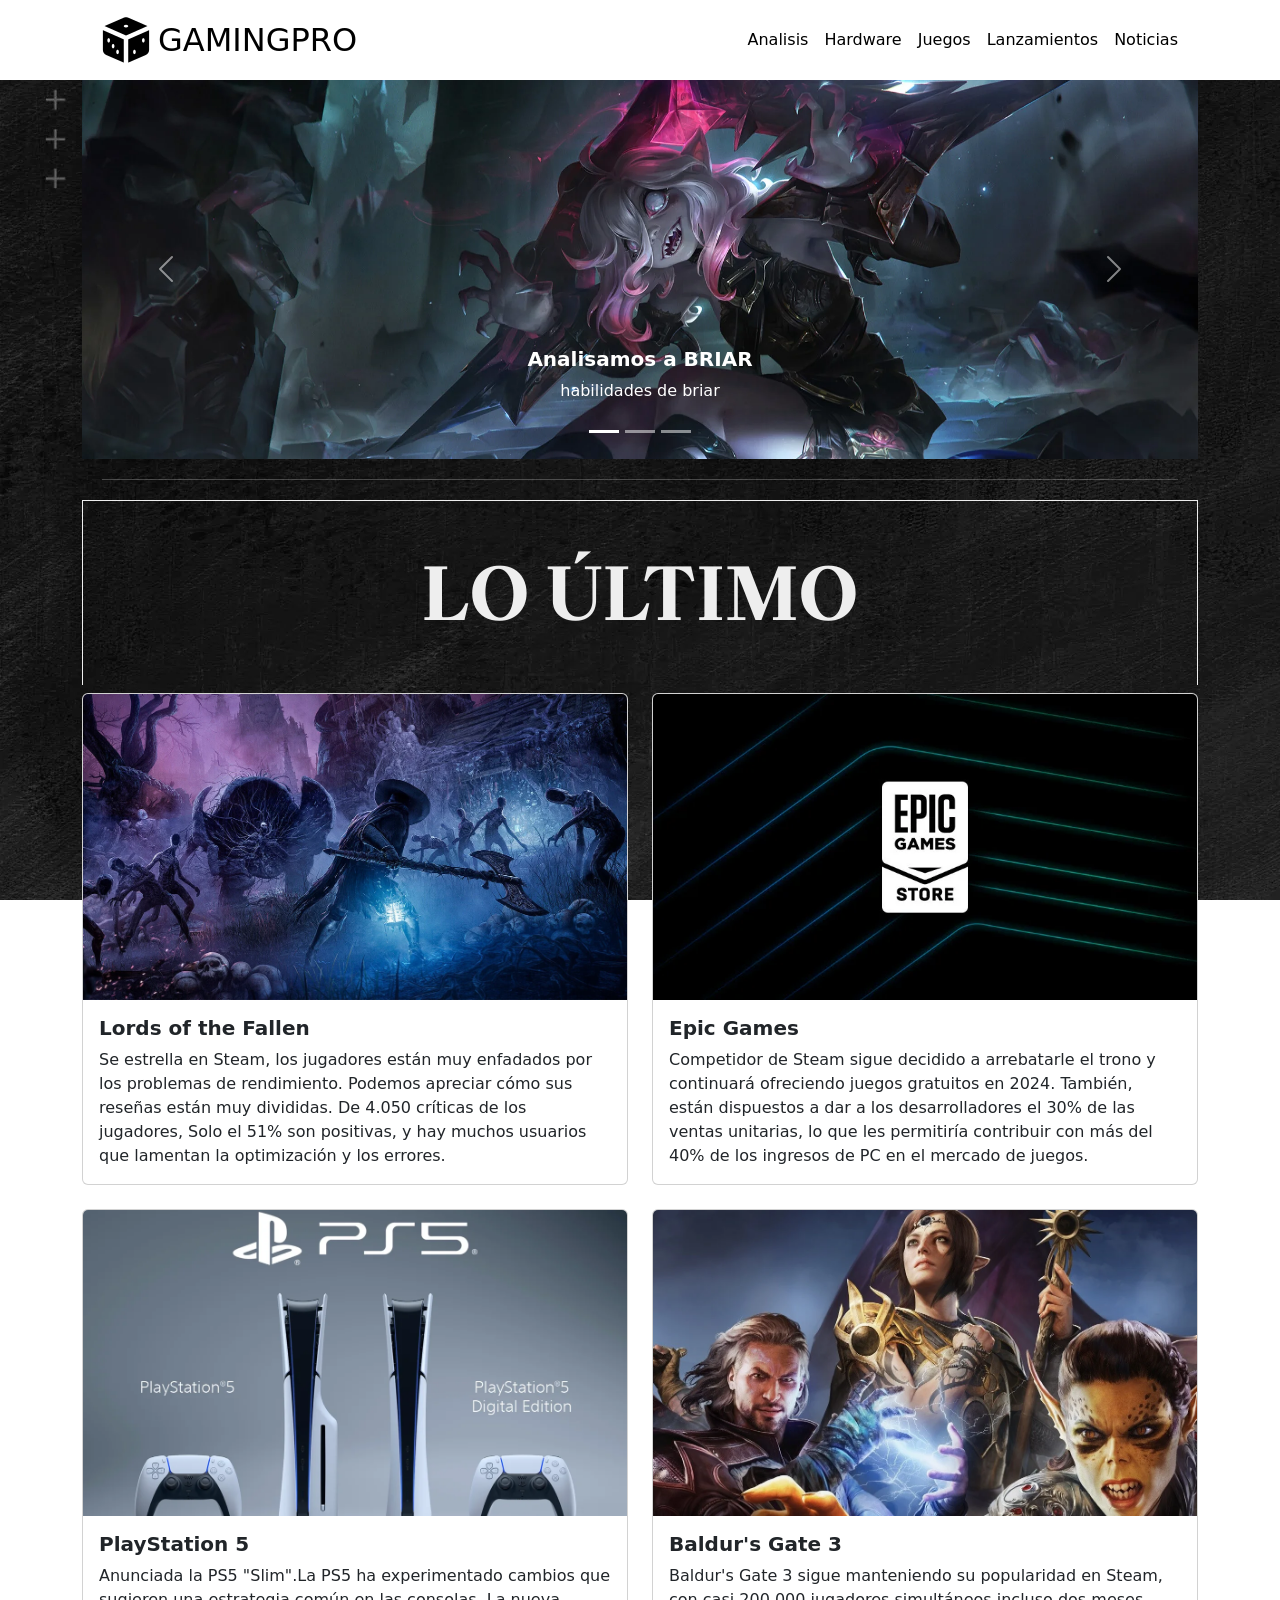
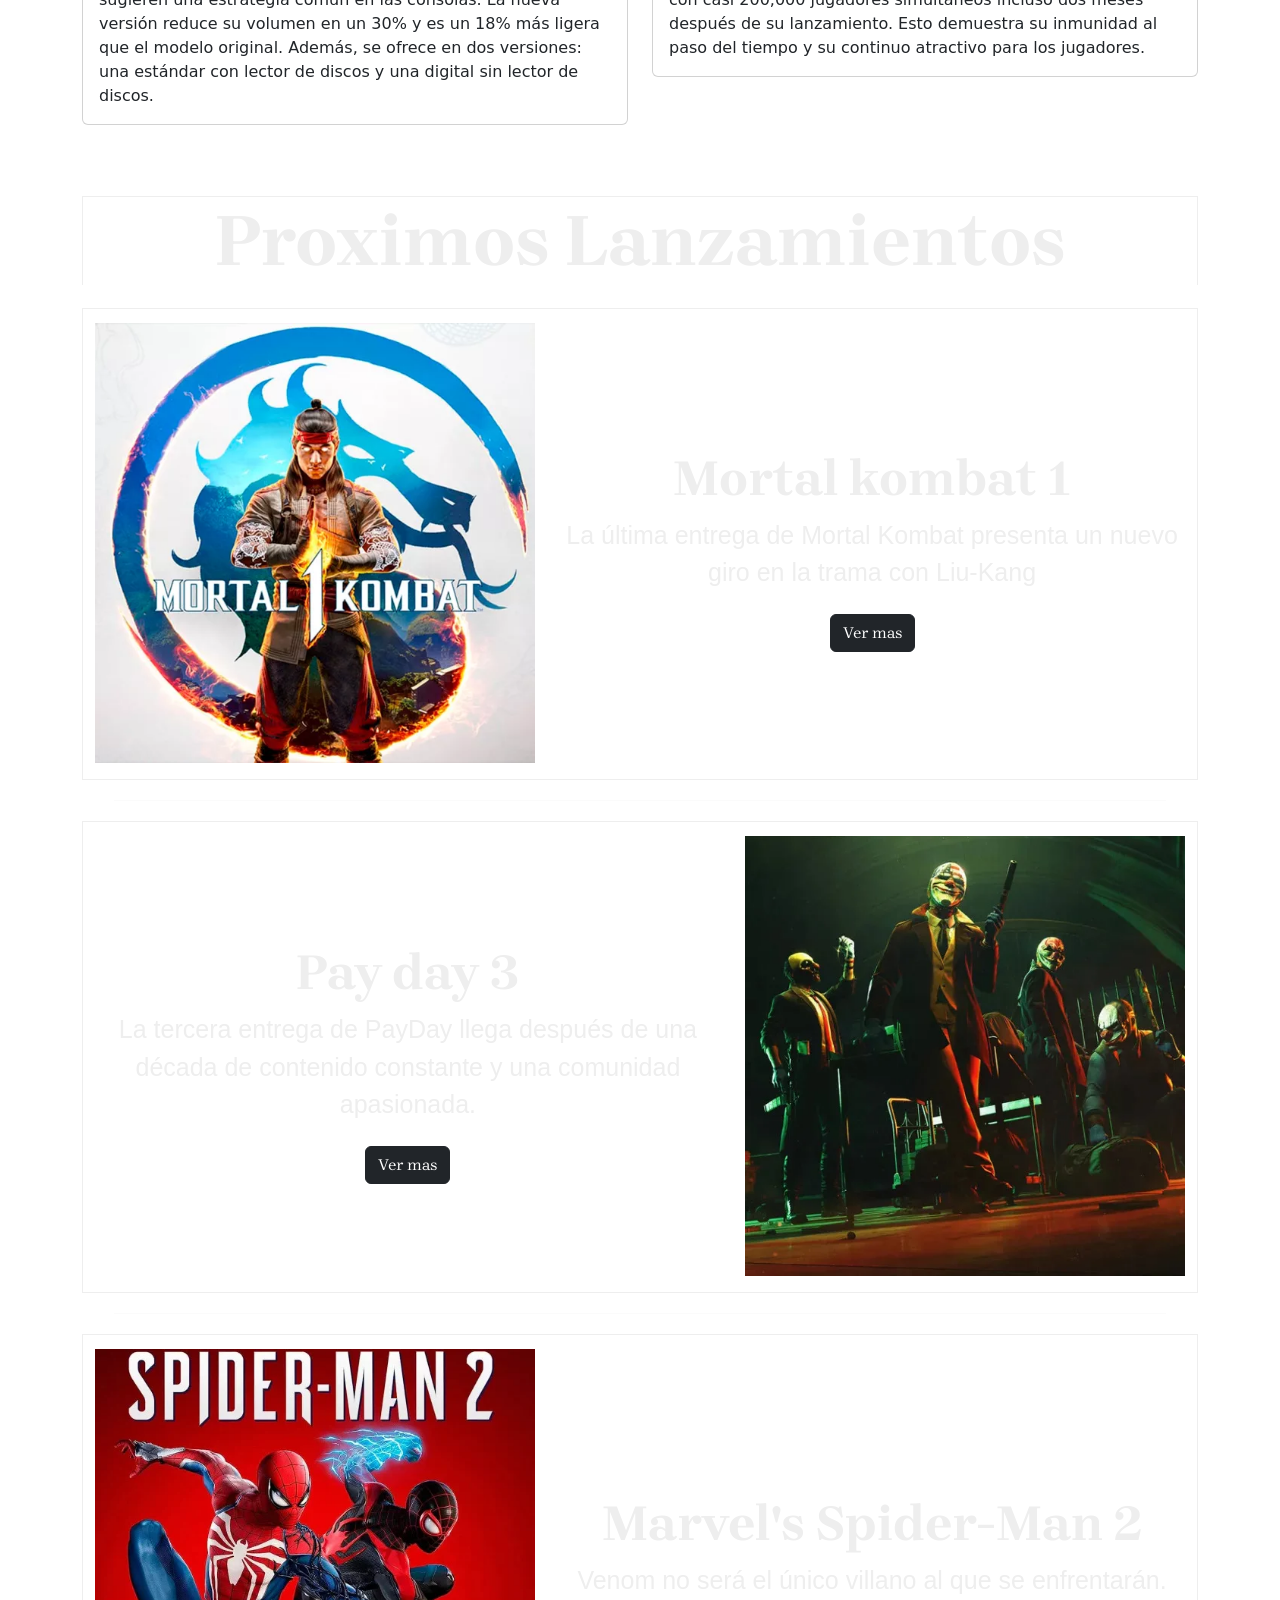
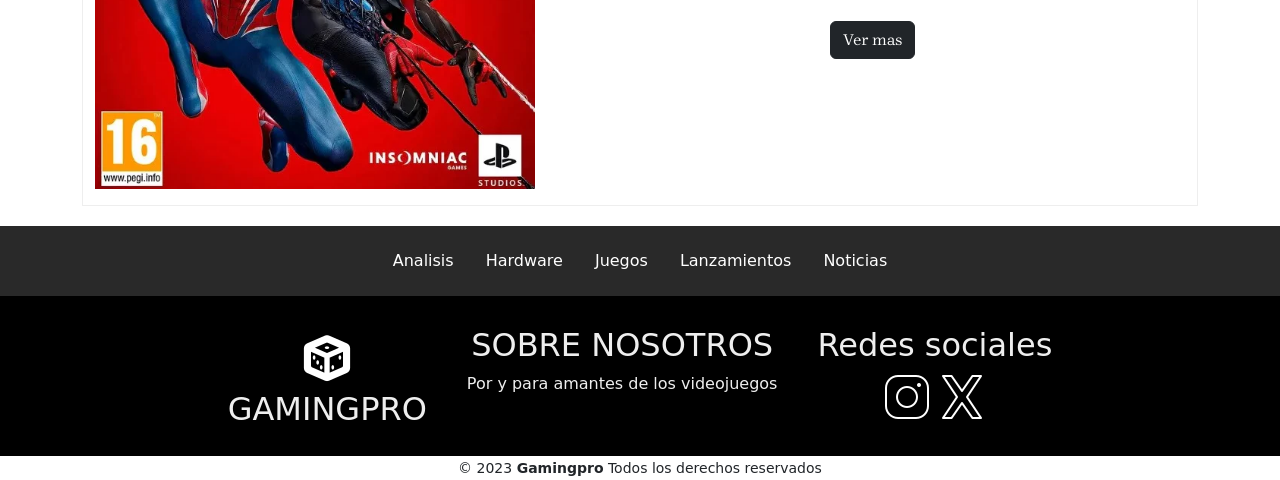
==== index.html @ 146512e9 "header nav" ====
<!DOCTYPE html>
<html lang="es">

<head>
    <link rel="stylesheet" href="style.css">
    <meta charset="UTF-8">
    <meta name="viewport" content="width=device-width, initial-scale=1.0">
    <link rel="shortcut icon" href="icons/icons8-dado-64.png">
    <!--bootstrap-->
    <link href="https://cdn.jsdelivr.net/npm/bootstrap@5.3.2/dist/css/bootstrap.min.css" rel="stylesheet"
        integrity="sha384-T3c6CoIi6uLrA9TneNEoa7RxnatzjcDSCmG1MXxSR1GAsXEV/Dwwykc2MPK8M2HN" crossorigin="anonymous">
    <script src="https://cdn.jsdelivr.net/npm/bootstrap@5.3.2/dist/js/bootstrap.bundle.min.js"
        integrity="sha384-C6RzsynM9kWDrMNeT87bh95OGNyZPhcTNXj1NW7RuBCsyN/o0jlpcV8Qyq46cDfL" crossorigin="anonymous">
        </script>
    <!--style css-->
    <link rel="stylesheet" href="css/style.css">
    <title>GAMINGPRO</title>
    <meta name="description" content="Las últimas noticias, reseñas y novedades sobre videojuegos. 
        Mantente al día con todo lo relacionado con el mundo de los videojuegos.">
    <meta name="keywords" content="videojuegos, noticias de videojuegos, reseñas de videojuegos, juegos en línea">
</head>
<!--cuerpo-->
<body>
    <header>
        <div class="container">
            <nav class="navbar navbar-expand-lg">
                <div class="container-fluid">
                    <div class="image-container">
                        <img src="./icons/icons8-dado-64.png" alt="Dado" class="rotating-image">
                    </div>
                    <a class="navbar-brand">GAMINGPRO</a>
                    <button class="navbar-toggler" type="button" data-bs-toggle="collapse"
                        data-bs-target="#navbarNavDropdown" aria-controls="navbarNavDropdown" aria-expanded="false"
                        aria-label="Toggle navigation">
                        <span class="navbar-toggler-icon"></span>
                    </button>
                    <div class="collapse navbar-collapse" id="navbarNavDropdown">
                        <ul class="navbar-nav">
                            <li class="nav-item">
                                <a class="nav-link active" aria-current="page" href="./pages/analisis.html">Analisis</a>
                            </li>
                            <li class="nav-item">
                                <a class="nav-link active" aria-current="page" href="./pages/hardware.html">Hardware</a>
                            </li>
                            <li class="nav-item">
                                <a class="nav-link active" aria-current="page" href="./pages/juegos.html">Juegos</a>
                            </li>
                            <li class="nav-item">
                                <a class="nav-link active" aria-current="page"
                                    href="./pages/lanzamientos.html">Lanzamientos</a>
                            </li>
                            <li class="nav-item">
                                <a class="nav-link active" aria-current="page" href="./pages/noticias.html">Noticias</a>
                            </li>
                        </ul>
                    </div>
                </div>
            </nav>
        </div>
    </header>
    <main class="principal">
        <!--carousel-->
        <div class="container">
            <div id="carouselExampleCaptions" class="carousel slide">
                <div class="carousel-indicators">
                    <button type="button" data-bs-target="#carouselExampleCaptions" data-bs-slide-to="0" class="active"
                        aria-current="true" aria-label="Slide 1"></button>
                    <button type="button" data-bs-target="#carouselExampleCaptions" data-bs-slide-to="1"
                        aria-label="Slide 2"></button>
                    <button type="button" data-bs-target="#carouselExampleCaptions" data-bs-slide-to="2"
                        aria-label="Slide 3"></button>
                </div>
                <div class="carousel-inner">
                    <div class="carousel-item active">
                        <a href="./pages/analisis.html"><img src="./img/briar-lol-edit-2.webp" class="d-block w-100"
                                alt="briar">
                        </a>
                        <div class="carousel-caption d-none d-md-block">
                            <h5><b>Analisamos a BRIAR</b></h5>
                            <p>habilidades de briar</p>
                        </div>
                    </div>
                    <div class="carousel-item">
                        <a href="./pages/analisis.html#apex"><img src="./img/apex-legends1200x400.webp"
                                class="d-block w-100" alt="...">
                        </a>
                        <div class="carousel-caption d-none d-md-block">
                            <h5><b>Analisis a APEX LEGENDS</b></h5>
                            <p>Resurrections</p>
                        </div>
                    </div>
                    <div class="carousel-item">
                        <a href="./pages/analisis.html#streetaki"><img src="./img/A.K.I-street-fighter.webp"
                                class="d-block w-100" alt="...">
                        </a>
                        <div class="carousel-caption d-none d-md-block">
                            <h5><b>STREET FIGHTER VI</b></h5>
                            <p>A.K.I la señora del veneno</p>
                        </div>
                    </div>
                </div>
                <button class="carousel-control-prev" type="button" data-bs-target="#carouselExampleCaptions"
                    data-bs-slide="prev">
                    <span class="carousel-control-prev-icon" aria-hidden="true"></span>
                    <span class="visually-hidden">Previous</span>
                </button>
                <button class="carousel-control-next" type="button" data-bs-target="#carouselExampleCaptions"
                    data-bs-slide="next">
                    <span class="carousel-control-next-icon" aria-hidden="true"></span>
                    <span class="visually-hidden">Next</span>
                </button>
            </div>
        </div>
        <div class="container">
            <hr class="featurette-divider">
        </div>
        <!--cards-->
        <div class="container">
            <div>
                <h1 class="titulo-prin"><b>LO ÚLTIMO</b></h1>
            </div>
            <div class="row row-cols-1 row-cols-md-2 g-4">
                <div class="col">
                    <div class="card">
                        <img src="./img/lords of the fallen-1200_800 (1).webp" class="card-img-top" alt="...">
                        <div class="card-body">
                            <h5 class="card-title"><b>Lords of the Fallen</b></h5>
                            <p class="card-text">Se estrella en Steam, los jugadores están muy enfadados por los
                                problemas de rendimiento. Podemos apreciar cómo sus reseñas están muy divididas. De
                                4.050
                                críticas de los jugadores, Solo el 51% son positivas, y hay muchos usuarios que lamentan
                                la optimización y los errores.</p>
                        </div>
                    </div>
                </div>
                <div class="col">
                    <div class="card">
                        <img src="./img/epic-games-1366_2000.webp" class="card-img-top" alt="...">
                        <div class="card-body">
                            <h5 class="card-title"><b>Epic Games</b></h5>
                            <p class="card-text">Competidor de Steam sigue decidido a arrebatarle el trono y
                                continuará ofreciendo juegos gratuitos en 2024. También, están dispuestos a dar a los
                                desarrolladores el 30% de las ventas unitarias, lo que les permitiría contribuir con más
                                del 40% de los ingresos de PC en el mercado de juegos.
                            </p>
                        </div>
                    </div>
                </div>
                <div class="col">
                    <div class="card">
                        <a href="./pages/noticias.html">
                            <img src="./img/ps5-slim-1200_800 (1).webp" class="card-img-top" alt="...">
                        </a>
                        <div class="card-body">
                            <h5 class="card-title"><b>PlayStation 5</b></h5>
                            <p class="card-text">Anunciada la PS5 "Slim".La PS5 ha experimentado cambios que sugieren
                                una estrategia común en las consolas. La nueva versión reduce su volumen en un 30% y es
                                un 18% más ligera que el modelo original. Además, se ofrece en dos versiones: una
                                estándar con lector de discos y una digital sin lector de discos.
                            </p>
                        </div>
                    </div>
                </div>
                <div class="col">
                    <div class="card">
                        <img src="./img/Baldurs-Gate-3-Larian-studios (1).webp" class="card-img-top" alt="...">
                        <div class="card-body">
                            <h5 class="card-title"><b>Baldur's Gate 3</b></h5>
                            <p class="card-text">
                                Baldur's Gate 3 sigue manteniendo su popularidad en Steam, con casi 200,000 jugadores
                                simultáneos incluso dos meses después de su lanzamiento. Esto demuestra su inmunidad al
                                paso del tiempo y su continuo atractivo para los jugadores.
                            </p>
                        </div>
                    </div>
                </div>
            </div>
        </div>
        <!--middle page-->
        <div class="container">
            <h2 class="sub-titulo"><b>Proximos Lanzamientos</b></h2>
        </div>
        <div class="container-lg col-md col-sm middle-page">
            <div class="container">
                <div class="row fila-title">
                    <div class="col-md-5">
                        <figure class="figure">
                            <img src="./img/mortal_kombat_1.webp" class="img-fluid" alt="...">
                        </figure>
                    </div>
                    <div class="col-md-7 box-contenido-1">
                        <h3><b>Mortal kombat 1</b></h3>
                        <p>La última entrega de Mortal Kombat presenta un nuevo giro en la trama con Liu-Kang</p>
                        <a class="boton" href="./pages/lanzamientos.html#mortal"><button type="button" class="btn btn-dark">Ver mas</button></a>
                    </div>
                </div>
            </div>
            <div class="container">
                <hr class="featurette-divider">
            </div>
            <div class="container">
                <div class="row fila-title">
                    <div class="col-md-7 box-contenido-2">
                        <h3><b>Pay day 3</b></h3>
                        <p>La tercera entrega de PayDay llega después de una década de contenido constante y una
                            comunidad apasionada.</p>
                        <a class="boton" href="./pages/lanzamientos.html"><button type="button" class="btn btn-dark">Ver
                                mas</button></a>
                    </div>
                    <div class="col-md-5">
                        <figure class="figure">
                            <img src="./img/payday_3 (1).webp" class="img-fluid" alt="...">
                        </figure>
                    </div>
                </div>
            </div>
            <div class="container">
                <hr class="featurette-divider">
            </div>
            <div class="container">
                <div class="row fila-title">
                    <div class="col-md-5">
                        <figure class="figure">
                            <img src="./img/marvel__039_s_spiderman_2-5824801 (1).webp" class="img-fluid" alt="...">
                        </figure>
                    </div>
                    <div class="col-md-7 box-contenido-3">
                        <h3><b>Marvel's Spider-Man 2</b></h3>
                        <p>Venom no será el único villano al que se enfrentarán.</p>
                        <a class="boton" href="./pages/lanzamientos.html#marvel"><button type="button" class="btn btn-dark">Ver
                                mas</button></a>
                    </div>
                </div>
            </div>
        </div>
        <div class="nav-footer">
            <ul class="nav justify-content-center">
                <li class="nav-item">
                    <a class="nav-link active" href="./pages/analisis.html">Analisis</a>
                </li>
                <li class="nav-item">
                    <a class="nav-link" href="./pages/hardware.html">Hardware</a>
                </li>
                <li class="nav-item">
                    <a class="nav-link" href="./pages/juegos.html">Juegos</a>
                </li>
                <li class="nav-item">
                    <a class="nav-link" href="./pages/lanzamientos.html">Lanzamientos</a>
                </li>
                <li class="nav-item">
                    <a class="nav-link" href="./pages/noticias.html">Noticias</a>
                </li>
            </ul>
        </div>
    </main>
    <!-- pie de pagina-->
    <footer class="pie-pagina">
        <div class="grup-1">
            <div class="box1">
                <div>
                    <img src="./icons/dado-white.png" alt="logo gamer">
                    <h2>GAMINGPRO</h2>
                </div>
            </div>
            <div class="box2">
                <h2>SOBRE NOSOTROS</h2>
                <p>Por y para amantes de los videojuegos</p>
            </div>
            <div class="box3">
                <h2>
                    Redes sociales
                </h2>
                <div class="red-social">
                    <img src="./icons/icons8-instagram-50 (1).png" alt="instagram">
                    <img src="./icons/icons8-x-50 (1).png" alt="x">
                </div>
            </div>
        </div>
        <div class="grup-2">
            <small>&copy; 2023 <b>Gamingpro</b> Todos los derechos reservados</small>
        </div>
    </footer>
</body>
</html>
---- css/style.css ----
@import url("https://fonts.googleapis.com/css2?family=Young+Serif&display=swap");
@import url("https://fonts.googleapis.com/css2?family=Brygada+1918:ital,wght@1,500&display=swap");
* {
  padding: 0px;
  margin: 0px;
  box-sizing: border-box;
}

iframe {
  display: block;
  margin: 1em auto;
  width: 100%;
  aspect-ratio: 16/9;
}

.featurette-divider {
  margin: 20px;
  color: #EEEEEE;
}

main {
  background-image: url(../img/fondo-pagina.webp);
  background-attachment: fixed;
}

.principal .fila-title .box-contenido-3, .principal .fila-title .box-contenido-2, .principal .fila-title .box-contenido-1 {
  display: flex;
  flex-direction: column;
  justify-content: center;
}

.principal {
  color: #EEEEEE;
}
.principal .cards {
  padding-top: 1px;
  padding-bottom: 50px;
}
.principal .sub-titulo {
  font-family: "Brygada 1918", serif;
  font-size: 73px;
  text-align: center;
  border: 1px solid;
  margin-bottom: 23px;
  margin-top: 71px;
  border-bottom: none;
}
.principal .carousel-1 {
  padding-top: 30px;
}
.principal .titulo-prin {
  padding-bottom: 44px;
  padding-top: 44px;
  font-family: "Brygada 1918", serif;
  font-size: 80px;
  border: 1px solid;
  text-align: center;
  margin-bottom: 8px;
  border-block-end-style: none;
}
.principal .fila-title {
  text-align: center;
  font-family: "Brygada 1918", serif;
  font-size: 30px;
  padding-top: 14px;
  border: 1px solid;
  margin-bottom: 20px;
}
.principal .fila-title p {
  font-family: Arial, Helvetica, sans-serif;
  font-size: 25px;
}
.principal .fila-title h5 {
  font-size: 3rem;
}
.principal .fila-title .box-contenido-1 h3 {
  font-size: 50px;
}
.principal .fila-title .box-contenido-2 h3 {
  font-size: 50px;
}
.principal .fila-title .box-contenido-3 h3 {
  font-size: 50px;
}
.principal article {
  text-align: center;
}
.principal .portada-overlays img {
  opacity: 0.7;
}
.principal .card-overlays {
  padding-bottom: 30px;
}
.principal .middle-page {
  border-radius: 9px;
}

.navbar-brand {
  font-size: 2rem;
}

.navbar-collapse {
  display: flex;
  justify-content: end;
}

.image-container {
  display: inline-block;
}

.rotating-image {
  transition: transform 0.3s;
}

.image-container:hover .rotating-image {
  transform: rotate(360deg);
}

.nav-item a {
  color: #ffffff;
  transition: color 0.3s, transform 0.2s;
}
.nav-item a:hover {
  color: #000000;
  transform: scale(1.1);
}

body .analisis-briar {
  padding-top: 5px;
  color: #EEEEEE;
  border: 1px solid;
}
body .row-analisis .col__imagen {
  padding-top: 25px;
  text-align: center;
  padding-bottom: 25px;
  border: 1px solid;
}
body .row-analisis .card-title-briar {
  font-size: 80px;
  font-family: "Brygada 1918", serif;
  margin: 25px;
}
body .row-analisis .pasiva-name {
  margin: 25px;
  font-size: 20px;
}
body .row-analisis .q-name {
  margin: 25px;
  font-size: 20px;
}
body .row-analisis .w-name {
  margin: 25px;
  font-size: 20px;
}
body .row-analisis .E-name {
  margin: 25px;
  font-size: 20px;
}
body .row-analisis .R-name {
  margin: 25px;
  font-size: 20px;
}
body .analisis-apex {
  border: 1px solid;
  color: white;
}
body .analisis-apex .analisis-img-apex-banner img {
  width: 100%;
  padding-top: 50px;
  padding-bottom: 100px;
}
body .analisis-apex .analisis-titulo {
  color: #EEEEEE;
  font-size: 73px;
  font-family: "Brygada 1918", serif;
  padding: 5px;
  text-align: center;
  border: 1px solid;
  margin-top: 90px;
}
body .analisis-apex .analisis-box-1 {
  color: #EEEEEE;
  padding-top: 5px;
  padding-bottom: 5px;
  font-size: 17px;
}
body .analisis-apex .analisis-box-2 .box2-img {
  width: 100%;
}
body .analisis-apex .analisis-box-2 .box2-p {
  color: #EEEEEE;
  padding-top: 15px;
  padding-bottom: 15px;
  font-size: 17px;
}
body .analisis-apex .analisis-box-3 .box3-img {
  width: 100%;
}
body .analisis-apex .analisis-box-3 .box3-p {
  color: #EEEEEE;
  padding-top: 15px;
  padding-bottom: 15px;
  font-size: 17px;
}

.analisis-street {
  border: 1px solid;
  color: white;
  margin-bottom: 20px;
}
.analisis-street .analisis-img-street-banner img {
  width: 100%;
  padding-top: 50px;
  padding-bottom: 71px;
}
.analisis-street .titulo-galeria {
  font-family: "Brygada 1918", serif;
  font-size: 4rem;
  color: #EEEEEE;
  margin-bottom: 15px;
  text-align: center;
  border: 1px solid;
}
.analisis-street .parrafo-aki {
  color: #EEEEEE;
  padding-top: 5px;
  padding-bottom: 65px;
  font-size: 20px;
}
.analisis-street .titulo-principal-aki {
  font-size: 73px;
  font-family: "Brygada 1918", serif;
  margin-bottom: 15px;
}
.analisis-street .skins-aki {
  text-align: center;
  color: #EEEEEE;
  font-family: "Brygada 1918", serif;
}
.analisis-street .skins-aki .titulo-video {
  color: #EEEEEE;
  font-size: 4rem;
  font-family: "Brygada 1918", serif;
  padding: 15px;
  border: 1px solid;
}
.analisis-street .skins-aki .titulo-aki {
  font-size: 4rem;
  border: 1px solid;
  padding: 15px;
  margin-top: 20px;
}
.analisis-street .skins-aki .titulo-skin {
  font-size: 2rem;
}
.analisis-street .skins-aki .image-zoom {
  overflow: hidden;
  position: relative;
}
.analisis-street .skins-aki .image-zoom img {
  transition: transform 0.3s;
}
.analisis-street .skins-aki .image-zoom img:hover {
  transform: scale(1.1);
}

.noticias {
  color: aliceblue;
}
.noticias .seccion-noti {
  border: 1px solid;
  border-top: none;
  border-left: none;
  border-block-end: none;
}
.noticias .seccion-noti img {
  width: 100%;
  margin-bottom: 20px;
}
.noticias .seccion-noti .article {
  background-color: rgba(112, 128, 144, 0.4588235294);
  border-radius: 9px;
  margin-bottom: 20px;
  text-align: center;
}
.noticias .seccion-noti .article h3 {
  font-size: 30px;
}
.noticias .titulo-not {
  font-family: "Brygada 1918", serif;
  font-size: 80px;
  padding-top: 30px;
  padding-bottom: 30px;
  text-align: center;
  border: 1px solid;
  border-bottom-left-radius: 50px;
  border-top-right-radius: 50px;
  background-color: rgba(112, 128, 144, 0.4588235294);
}
.noticias .aside {
  position: sticky;
  top: 0;
}
.noticias .aside .card-title {
  font-size: 2rem;
  font-family: "Brygada 1918", serif;
}
.noticias .aside .tarjetas {
  margin-bottom: 4px;
}
.noticias .aside .titulo-card {
  border: 1px solid;
  font-family: "Brygada 1918", serif;
  border-bottom-right-radius: 20px;
  text-align: center;
  border-right-width: thick;
  border-top-left-radius: 20px;
  background-color: rgba(112, 128, 144, 0.4588235294);
  font-size: 30px;
}
.noticias .card-title-over {
  overflow: hidden;
  text-overflow: ellipsis;
  max-width: 100%;
  font-size: 3rem;
  text-align: center;
  font-family: "Brygada 1918", serif;
  padding-top: 100px;
  background: linear-gradient(rgba(0, 0, 0, 0.322), rgba(255, 255, 255, 0));
}

body .juegos {
  color: aliceblue;
}
body .juegos .titulo-jue h1 {
  padding-bottom: 44px;
  padding-top: 44px;
  font-family: "Brygada 1918", serif;
  font-size: 5rem;
  text-align: center;
  border: 1px solid;
  margin-bottom: 30px;
}
body .articulos {
  background-color: rgba(118, 118, 118, 0.7098039216);
  border-radius: 9px;
  margin-bottom: 50px;
  text-align: center;
}
body .articulos .titulos {
  background-color: black;
  border-radius: 9px;
  margin-right: 8px;
}
body .articulos .list {
  text-align: justify;
  margin: 24px;
}
body .aside {
  margin: 0;
}
body .aside .articulo-aside {
  margin: 0;
  background-color: rgba(118, 118, 118, 0.7098039216);
  border-radius: 9px;
  position: sticky;
  top: 0;
}
body .aside .articulo-aside .menu {
  color: white;
  text-decoration: none;
}
body .aside .articulo-aside .titulo-aside {
  background-color: black;
  border-radius: 9px;
}

.lanzamientos .title-principal-lanzamientos {
  font-family: "Brygada 1918", serif;
  font-size: 6rem;
  padding: 22px;
  color: aliceblue;
  text-align: center;
  border: 1px solid;
}

body .pagina-hard {
  color: aliceblue;
}
body .pagina-hard .titulo-principal {
  text-align: center;
  border: 1px solid white;
  font-size: 80px;
  font-family: "Brygada 1918", serif;
  margin-bottom: 20px;
}
body .pagina-hard .pcs {
  border: 1px solid white;
  margin-top: 30px;
  margin-bottom: 30px;
}
body .pagina-hard .pcs .titulos-pcs {
  font-family: "Brygada 1918", serif;
  font-size: 73px;
  margin: 30px;
  text-align: center;
}
body .pagina-hard .cont-pc-basica {
  margin: 30px;
}
body .pagina-hard .cont-pc-elite {
  margin: 30px;
}
body .pagina-hard .cont-pc-xtreme {
  margin: 30px;
}

/**pie de pagina*/
.pie-pagina .grup-1 {
  color: #EEEEEE;
  display: flex;
  justify-content: center;
  text-align: center;
  background-color: black;
}
.pie-pagina .grup-2 {
  text-align: center;
}
.pie-pagina .box1 {
  margin: 20px;
  padding-top: 10px;
}
.pie-pagina .box1 img {
  border-radius: 50px;
  max-width: 200px;
}
.pie-pagina .box2 {
  text-align: center;
  color: #EEEEEE;
  padding-top: 10px;
  margin: 20px;
}
.pie-pagina .box3 {
  text-align: center;
  color: #EEEEEE;
  padding-top: 10px;
  margin: 20px;
}

.nav-footer {
  background-color: #292929;
  padding: 15px;
}

@media (min-width: 320px) and (max-width: 767px) {
  /*home*/
  .principal .titulo-prin {
    font-size: 40px;
  }
  .sub-titulo {
    font-size: 40px;
  }
  .principal .fila-title .box-contenido-1 h3 {
    font-size: 36px;
  }
  .principal .fila-title .box-contenido-2 h3 {
    font-size: 36px;
  }
  .principal .fila-title .box-contenido-3 h3 {
    font-size: 36px;
  }
  .boton {
    margin-bottom: 15px;
  }
  .principal .sub-titulo {
    font-size: 34px;
  }
  .principal .fila-title p {
    font-size: 15px;
  }
  /*fin*/
  /*Analisis*/
  body .row-analisis .pasiva-name {
    font-size: 14px;
    margin: 10px;
  }
  body .row-analisis .q-name {
    font-size: 14px;
    margin: 10px;
  }
  body .row-analisis .w-name {
    font-size: 14px;
    margin: 10px;
  }
  body .row-analisis .E-name {
    font-size: 14px;
    margin: 10px;
  }
  body .row-analisis .R-name {
    font-size: 14px;
    margin: 10px;
  }
  .navbar .navbar-brand {
    font-size: 22px;
  }
  body .analisis-apex .analisis-img-apex-banner img {
    padding-bottom: 0px;
  }
  body .analisis-apex .analisis-titulo {
    margin-top: 40px;
  }
  body .analisis-apex .analisis-box-1 {
    font-size: 14px;
    padding-top: 0px;
    padding-bottom: 0px;
  }
  body .analisis-apex .analisis-box-2 .box2-p {
    font-size: 14px;
  }
  body .analisis-apex .analisis-box-3 .box3-p {
    font-size: 14px;
  }
  .analisis-street .parrafo-aki {
    font-size: 14px;
  }
  /*hardware*/
  body .pagina-hard .titulo-principal {
    font-size: 3rem;
  }
  body .pagina-hard .pcs .titulos-pcs {
    font-size: 2rem;
  }
  body .pagina-hard .cont-pc-basica {
    margin: 5px;
  }
  body .pagina-hard .cont-pc-elite {
    margin: 5px;
  }
  body .pagina-hard .cont-pc-xtreme {
    margin: 5px;
  }
  /*juegos*/
  body .juegos .titulo-jue h1 {
    font-size: 2rem;
  }
  body .articulos .list {
    margin: 15px;
    font-size: 14px;
  }
  /*lanzamientos*/
  .lanzamientos .title-principal-lanzamientos {
    font-size: 2rem;
  }
  .card-text-l {
    font-size: 14px;
  }
  /*noticias*/
  .noticias .titulo-not {
    font-size: 2rem;
  }
  .pie-pagina .grup-2 {
    text-align: center;
  }
  .pie-pagina .grup-1 {
    text-align: center;
    flex-flow: column;
    padding-top: 5px;
  }
  .noticias .card-title-over {
    white-space: normal;
    overflow: visible;
    text-overflow: clip;
    max-width: 100%;
    font-size: 1rem;
    padding-top: 0;
  }
  .card-title-briar {
    font-size: 2rem !important;
    font-family: "Brygada 1918", serif;
  }
  .analisis-img-apex-banner img {
    width: 100%;
    padding-top: 50px;
    padding-bottom: 50px;
  }
  .analisis-titulo {
    color: #EEEEEE;
    font-size: 2rem !important;
  }
  .skins-aki {
    text-align: center;
    padding-bottom: 50px;
  }
  .skins-aki h5 {
    color: #EEEEEE;
    font-size: 1rem;
    font-family: "Brygada 1918", serif;
  }
  .titulo-principal-aki {
    font-size: 2rem !important;
    font-family: "Brygada 1918", serif;
  }
  .titulo-galeria {
    font-family: "Brygada 1918", serif;
    font-size: 2rem !important;
    color: #EEEEEE;
    padding-bottom: 15px;
  }
  .titulo-aki {
    font-size: 2rem !important;
    border: 1px solid;
  }
  .carousel-aki {
    padding-bottom: 0px;
    padding-top: 0px;
  }
  .titulo-video {
    color: #EEEEEE;
    font-size: 2rem !important;
    font-family: "Brygada 1918", serif;
    padding-bottom: 15px;
    border: 1px solid;
  }
  .analisis-img-street-banner img {
    width: 100%;
    padding-top: 50px;
    padding-bottom: 43px;
  }
}
@media (min-width: 577px) and (max-width: 1200px) {
  .noticias .card-title-over {
    white-space: normal;
    overflow: visible;
    text-overflow: clip;
    max-width: 100%;
    font-size: 2rem;
  }
}

/*# sourceMappingURL=style.css.map */
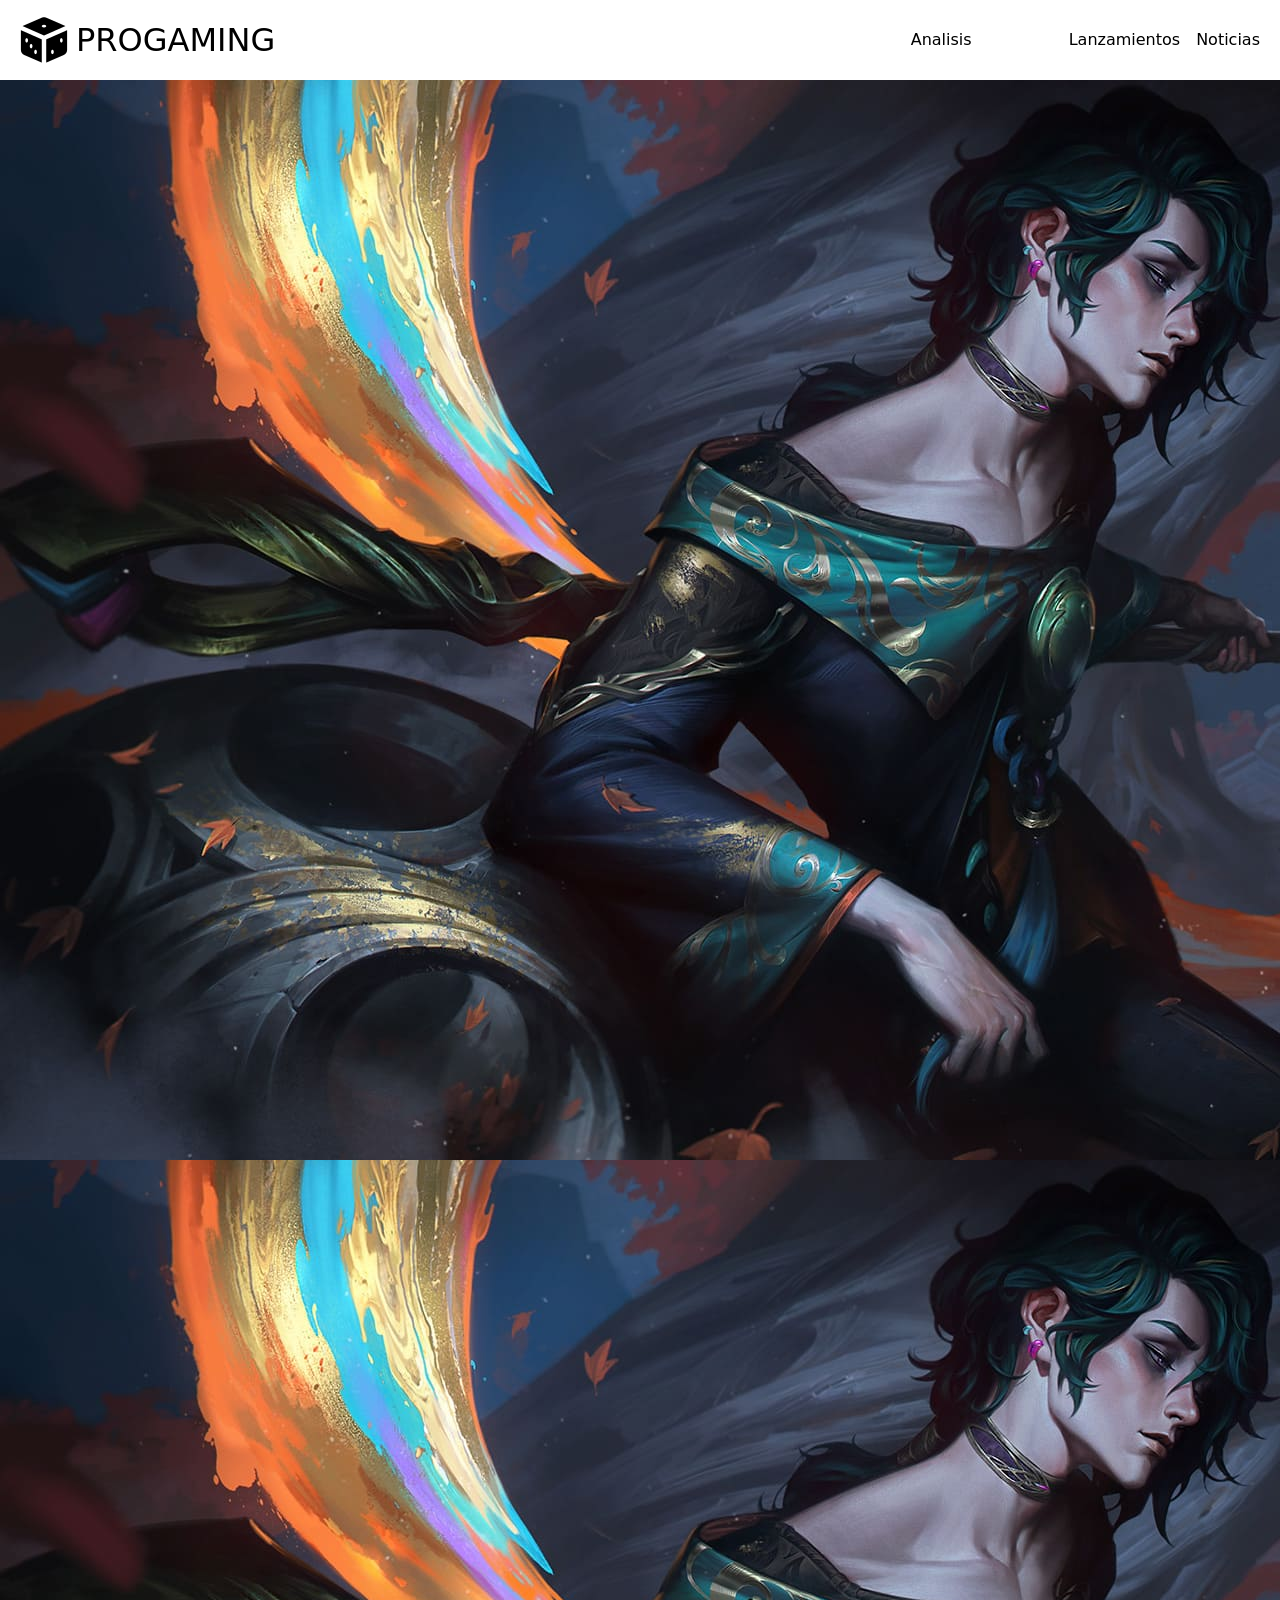
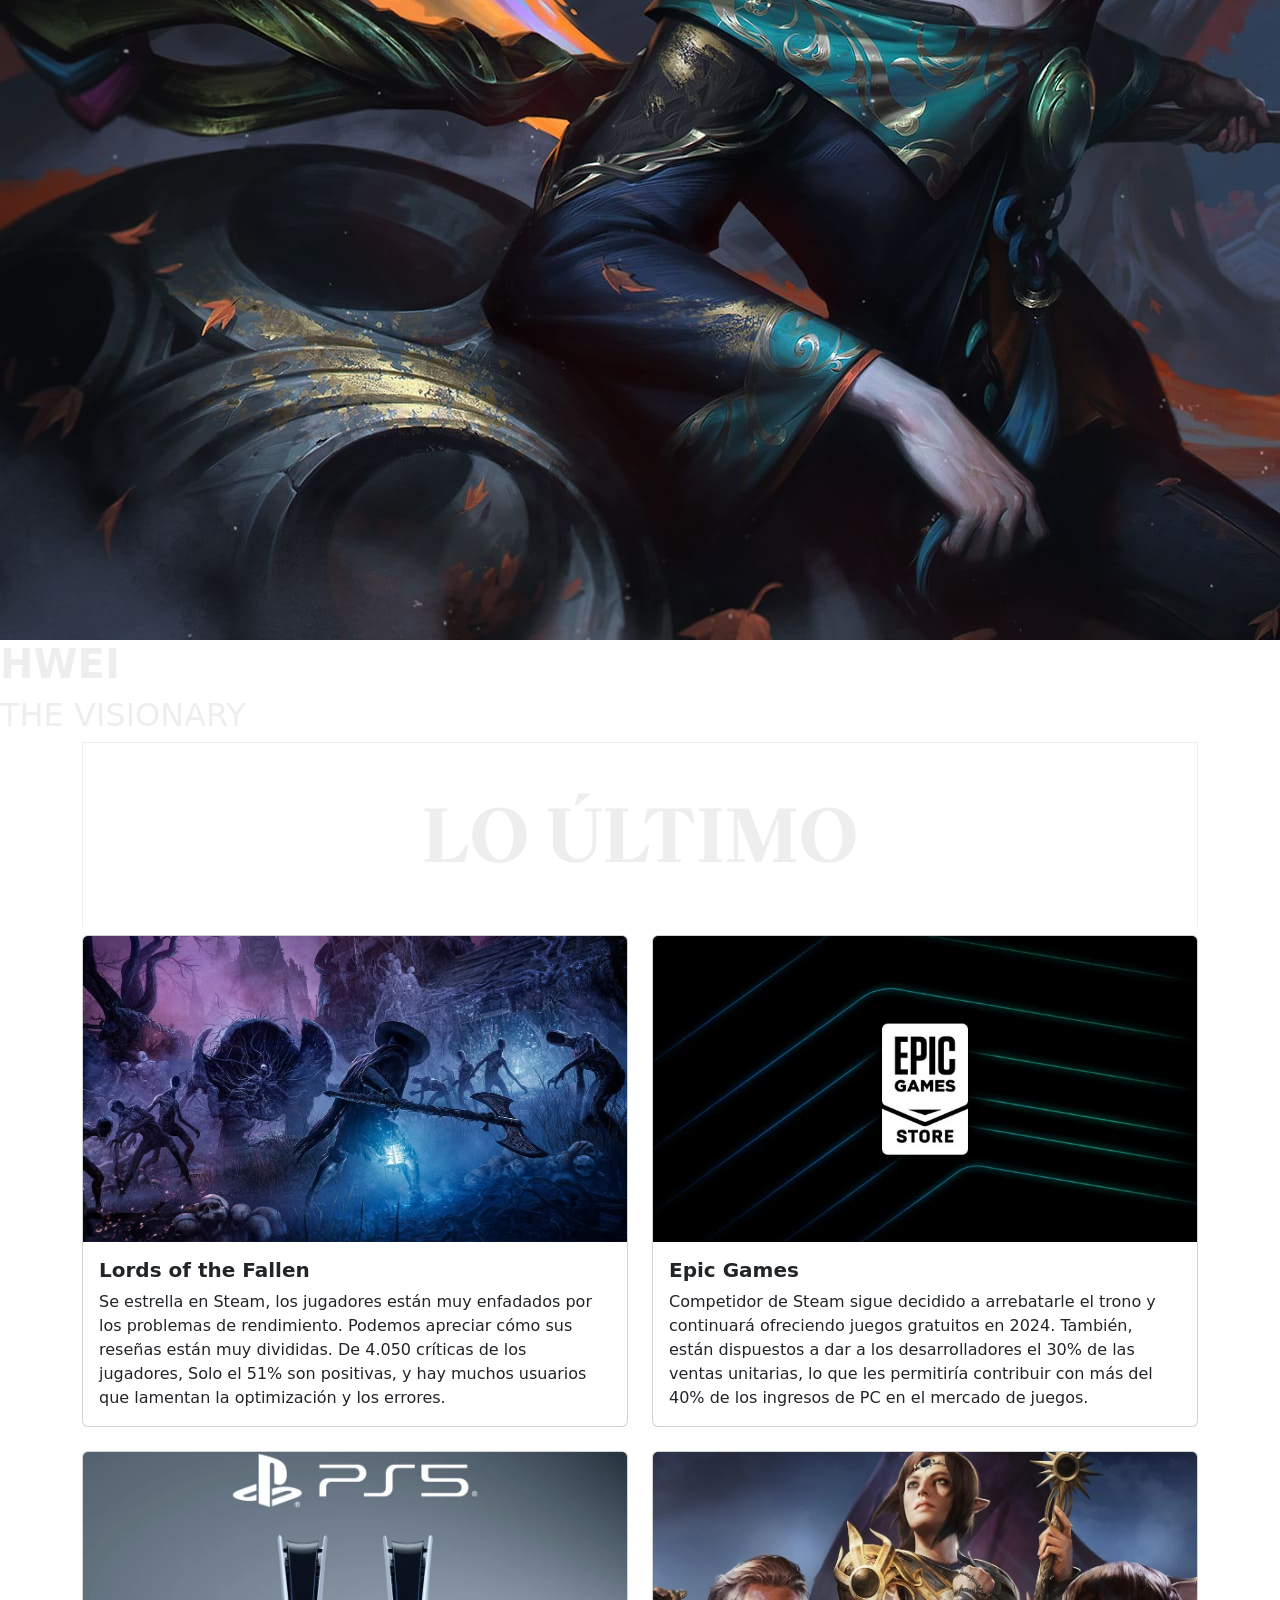
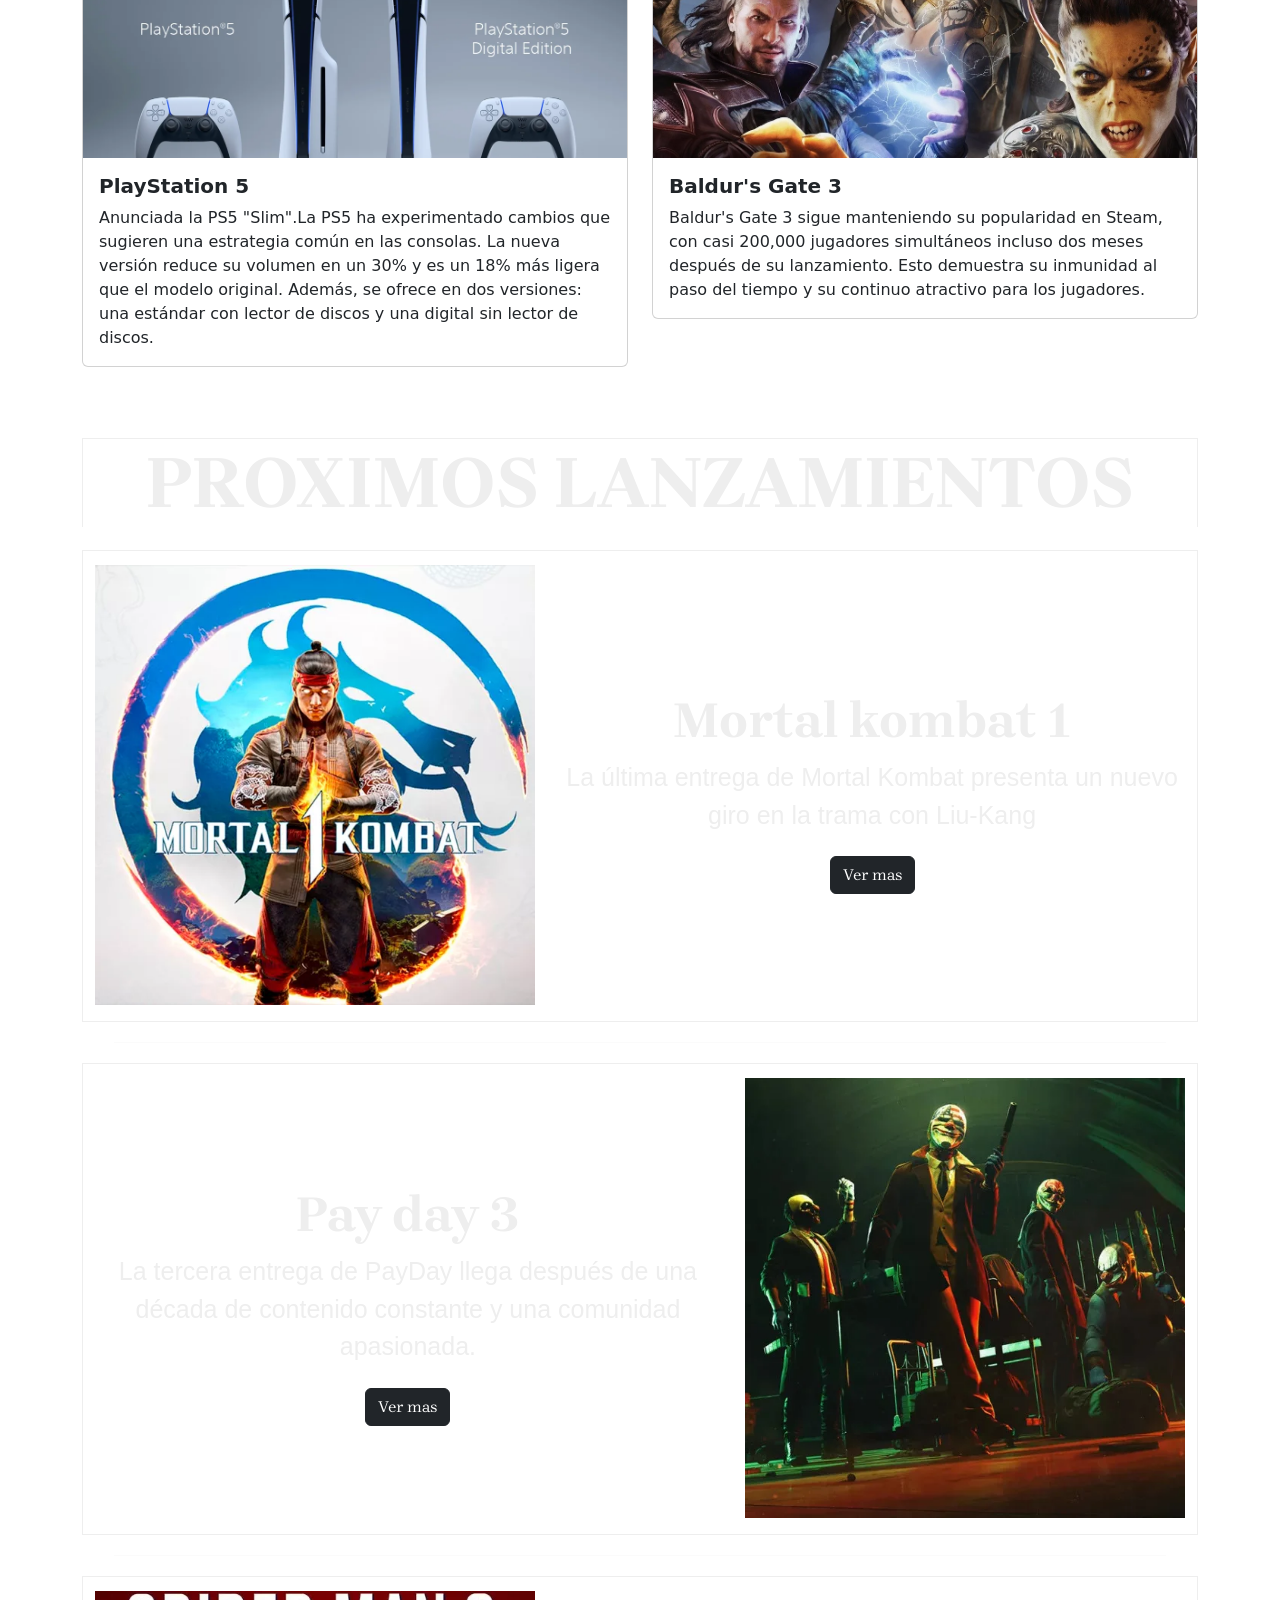
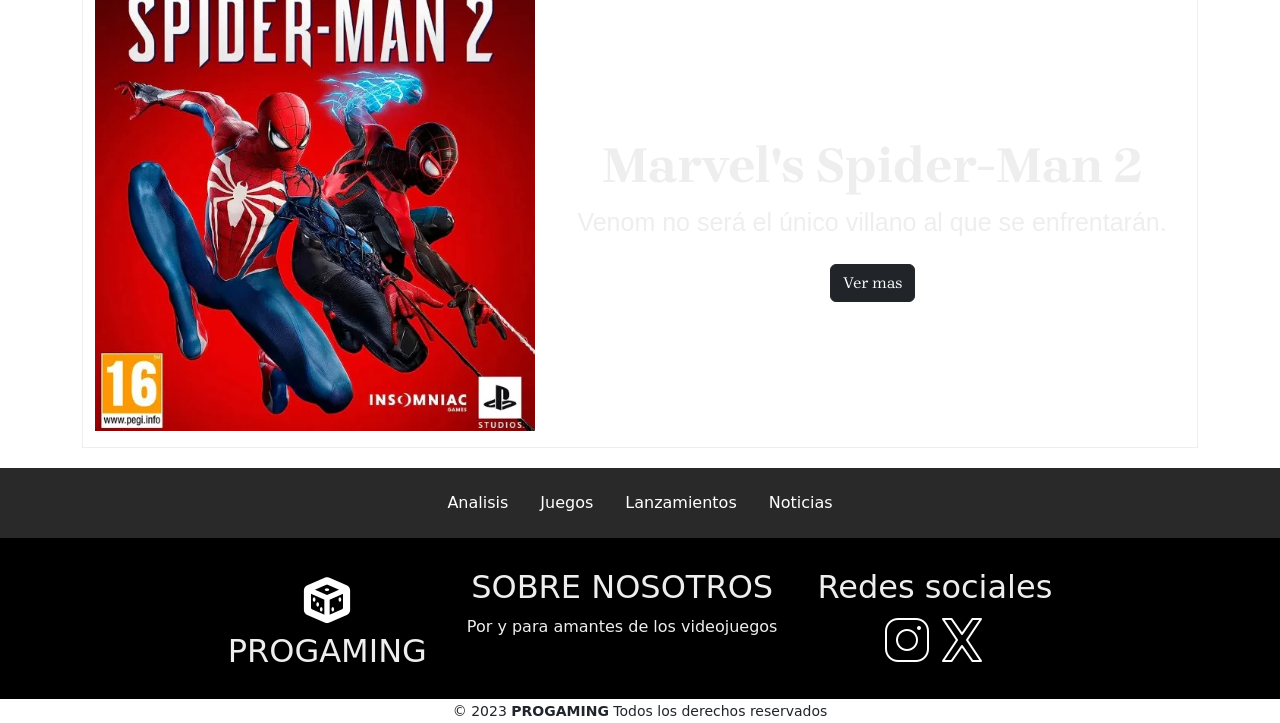
==== commit b83abf38: "cambiando elementos visuales de las paginas" ====
--- a/index.html
+++ b/index.html
@@ -2,7 +2,6 @@
 <html lang="es">
 
 <head>
-    <link rel="stylesheet" href="style.css">
     <meta charset="UTF-8">
     <meta name="viewport" content="width=device-width, initial-scale=1.0">
     <link rel="shortcut icon" href="icons/icons8-dado-64.png">
@@ -14,106 +13,100 @@
         </script>
     <!--style css-->
     <link rel="stylesheet" href="css/style.css">
-    <title>GAMINGPRO</title>
+    <title>PROGAMING</title>
+    <script src="/js/main.js" defer></script>
     <meta name="description" content="Las últimas noticias, reseñas y novedades sobre videojuegos. 
         Mantente al día con todo lo relacionado con el mundo de los videojuegos.">
     <meta name="keywords" content="videojuegos, noticias de videojuegos, reseñas de videojuegos, juegos en línea">
 </head>
-<!--cuerpo-->
+
 <body>
-    <header>
-        <div class="container">
-            <nav class="navbar navbar-expand-lg">
-                <div class="container-fluid">
-                    <div class="image-container">
-                        <img src="./icons/icons8-dado-64.png" alt="Dado" class="rotating-image">
-                    </div>
-                    <a class="navbar-brand">GAMINGPRO</a>
-                    <button class="navbar-toggler" type="button" data-bs-toggle="collapse"
-                        data-bs-target="#navbarNavDropdown" aria-controls="navbarNavDropdown" aria-expanded="false"
-                        aria-label="Toggle navigation">
-                        <span class="navbar-toggler-icon"></span>
-                    </button>
-                    <div class="collapse navbar-collapse" id="navbarNavDropdown">
-                        <ul class="navbar-nav">
-                            <li class="nav-item">
-                                <a class="nav-link active" aria-current="page" href="./pages/analisis.html">Analisis</a>
-                            </li>
-                            <li class="nav-item">
-                                <a class="nav-link active" aria-current="page" href="./pages/hardware.html">Hardware</a>
-                            </li>
-                            <li class="nav-item">
-                                <a class="nav-link active" aria-current="page" href="./pages/juegos.html">Juegos</a>
-                            </li>
-                            <li class="nav-item">
-                                <a class="nav-link active" aria-current="page"
-                                    href="./pages/lanzamientos.html">Lanzamientos</a>
-                            </li>
-                            <li class="nav-item">
-                                <a class="nav-link active" aria-current="page" href="./pages/noticias.html">Noticias</a>
-                            </li>
-                        </ul>
-                    </div>
-                </div>
-            </nav>
-        </div>
+    <header class="header-1">
+        <nav class="navbar navbar-expand-lg">
+            <div class="container-fluid">
+                <div class="image-container">
+                    <img src="./icons/icons8-dado-64.png" alt="Dado" class="rotating-image">
+                </div>
+                <a class="navbar-brand">PROGAMING</a>
+                <button class="navbar-toggler" type="button" data-bs-toggle="collapse"
+                    data-bs-target="#navbarNavDropdown" aria-controls="navbarNavDropdown" aria-expanded="false"
+                    aria-label="Toggle navigation">
+                    <span class="navbar-toggler-icon"></span>
+                </button>
+                <div class="collapse navbar-collapse" id="navbarNavDropdown">
+                    <ul class="navbar-nav">
+                        <li class="nav-item">
+                            <a class="nav-link active" aria-current="page" href="./pages/analisis.html">Analisis</a>
+                        </li>
+                        <li class="nav-item dropdown">
+                            <a class="nav-link dropdown-toggle" href="#" role="button" data-bs-toggle="dropdown"
+                                aria-expanded="false">Juegos</a>
+                            <ul class="dropdown-menu">
+                                <li>
+                                    <a class="dropdown-item" href="./pages/league of legends.html">League of legends</a>
+                                </li>
+                                <li>
+                                    <hr class="dropdown-divider">
+                                </li>
+                                <li>
+                                    <a class="dropdown-item" href="./pages/apex.html">Apex legend</a></li>
+                                <li>
+                                    <hr class="dropdown-divider">
+                                </li>
+                                <li>
+                                    <a class="dropdown-item" href="./pages/Baldurs gate 3.html">Baldur gate 3</a>
+                                </li>
+                                <li>
+                                    <hr class="dropdown-divider">
+                                </li>
+                                <li>
+                                    <a class="dropdown-item" href="./pages/Assassins creed mirage.html">Assassins Creed mirage</a>
+                                </li>
+                                <li>
+                                    <hr class="dropdown-divider">
+                                </li>
+                                <li>
+                                    <a class="dropdown-item" href="./pages/Starfield.html">Starfield</a>
+                                </li>
+                                <li>
+                                    <hr class="dropdown-divider">
+                                </li>
+                                <li>
+                                    <a class="dropdown-item" href="./pages/Streetfighter.html">Street fighter</a>
+                                </li>
+                            </ul>
+                        </li>
+                        <li class="nav-item">
+                            <a class="nav-link active" aria-current="page"
+                                href="./pages/lanzamientos.html">Lanzamientos</a>
+                        </li>
+                        <li class="nav-item">
+                            <a class="nav-link active" aria-current="page" href="./pages/noticias.html">Noticias</a>
+                        </li>
+                    </ul>
+                </div>
+            </div>
+        </nav>
     </header>
     <main class="principal">
-        <!--carousel-->
-        <div class="container">
-            <div id="carouselExampleCaptions" class="carousel slide">
-                <div class="carousel-indicators">
-                    <button type="button" data-bs-target="#carouselExampleCaptions" data-bs-slide-to="0" class="active"
-                        aria-current="true" aria-label="Slide 1"></button>
-                    <button type="button" data-bs-target="#carouselExampleCaptions" data-bs-slide-to="1"
-                        aria-label="Slide 2"></button>
-                    <button type="button" data-bs-target="#carouselExampleCaptions" data-bs-slide-to="2"
-                        aria-label="Slide 3"></button>
-                </div>
-                <div class="carousel-inner">
-                    <div class="carousel-item active">
-                        <a href="./pages/analisis.html"><img src="./img/briar-lol-edit-2.webp" class="d-block w-100"
-                                alt="briar">
-                        </a>
-                        <div class="carousel-caption d-none d-md-block">
-                            <h5><b>Analisamos a BRIAR</b></h5>
-                            <p>habilidades de briar</p>
-                        </div>
-                    </div>
-                    <div class="carousel-item">
-                        <a href="./pages/analisis.html#apex"><img src="./img/apex-legends1200x400.webp"
-                                class="d-block w-100" alt="...">
-                        </a>
-                        <div class="carousel-caption d-none d-md-block">
-                            <h5><b>Analisis a APEX LEGENDS</b></h5>
-                            <p>Resurrections</p>
-                        </div>
-                    </div>
-                    <div class="carousel-item">
-                        <a href="./pages/analisis.html#streetaki"><img src="./img/A.K.I-street-fighter.webp"
-                                class="d-block w-100" alt="...">
-                        </a>
-                        <div class="carousel-caption d-none d-md-block">
-                            <h5><b>STREET FIGHTER VI</b></h5>
-                            <p>A.K.I la señora del veneno</p>
-                        </div>
-                    </div>
-                </div>
-                <button class="carousel-control-prev" type="button" data-bs-target="#carouselExampleCaptions"
-                    data-bs-slide="prev">
-                    <span class="carousel-control-prev-icon" aria-hidden="true"></span>
-                    <span class="visually-hidden">Previous</span>
-                </button>
-                <button class="carousel-control-next" type="button" data-bs-target="#carouselExampleCaptions"
-                    data-bs-slide="next">
-                    <span class="carousel-control-next-icon" aria-hidden="true"></span>
-                    <span class="visually-hidden">Next</span>
-                </button>
-            </div>
-        </div>
-        <div class="container">
-            <hr class="featurette-divider">
-        </div>
+        <section class="probando">
+            <div>
+                <div class="caja-1">
+                    <img src="./img/hwei_splash (1).jpg" alt="">
+                </div>
+                <div class="caja-2">
+                    <div>
+                        <a href="./pages/lol.html"><img src="./img/hwei_splash (1).jpg" alt=""></a>
+                    </div>
+                    <div class="titulo-name">
+                        <h1><b>HWEI</b></h1>
+                    </div>
+                    <div class="subtitulo">
+                        <h2>THE VISIONARY</h2>
+                    </div>
+                </div>
+            </div>
+        </section>
         <!--cards-->
         <div class="container">
             <div>
@@ -122,7 +115,7 @@
             <div class="row row-cols-1 row-cols-md-2 g-4">
                 <div class="col">
                     <div class="card">
-                        <img src="./img/lords of the fallen-1200_800 (1).webp" class="card-img-top" alt="...">
+                        <img src="./img/lords of the fallen.webp" class="card-img-top" alt="Lord of the fallen">
                         <div class="card-body">
                             <h5 class="card-title"><b>Lords of the Fallen</b></h5>
                             <p class="card-text">Se estrella en Steam, los jugadores están muy enfadados por los
@@ -135,7 +128,7 @@
                 </div>
                 <div class="col">
                     <div class="card">
-                        <img src="./img/epic-games-1366_2000.webp" class="card-img-top" alt="...">
+                        <img src="./img/epic-games-1366_2000.webp" class="card-img-top" alt="Epic games">
                         <div class="card-body">
                             <h5 class="card-title"><b>Epic Games</b></h5>
                             <p class="card-text">Competidor de Steam sigue decidido a arrebatarle el trono y
@@ -149,7 +142,7 @@
                 <div class="col">
                     <div class="card">
                         <a href="./pages/noticias.html">
-                            <img src="./img/ps5-slim-1200_800 (1).webp" class="card-img-top" alt="...">
+                            <img src="./img/ps5-slim-1200_800 (1).webp" class="card-img-top" alt="PlayStation 5">
                         </a>
                         <div class="card-body">
                             <h5 class="card-title"><b>PlayStation 5</b></h5>
@@ -163,7 +156,8 @@
                 </div>
                 <div class="col">
                     <div class="card">
-                        <img src="./img/Baldurs-Gate-3-Larian-studios (1).webp" class="card-img-top" alt="...">
+                        <img src="./img/Baldurs-Gate-3-Larian-studios (1).webp" class="card-img-top"
+                            alt="Baldur gate 3">
                         <div class="card-body">
                             <h5 class="card-title"><b>Baldur's Gate 3</b></h5>
                             <p class="card-text">
@@ -178,20 +172,21 @@
         </div>
         <!--middle page-->
         <div class="container">
-            <h2 class="sub-titulo"><b>Proximos Lanzamientos</b></h2>
+            <h2 class="sub-titulo"><b>PROXIMOS LANZAMIENTOS</b></h2>
         </div>
         <div class="container-lg col-md col-sm middle-page">
             <div class="container">
                 <div class="row fila-title">
                     <div class="col-md-5">
                         <figure class="figure">
-                            <img src="./img/mortal_kombat_1.webp" class="img-fluid" alt="...">
+                            <img src="./img/mortal_kombat_1.webp" class="img-fluid" alt="Mortal kombat 1">
                         </figure>
                     </div>
                     <div class="col-md-7 box-contenido-1">
                         <h3><b>Mortal kombat 1</b></h3>
                         <p>La última entrega de Mortal Kombat presenta un nuevo giro en la trama con Liu-Kang</p>
-                        <a class="boton" href="./pages/lanzamientos.html#mortal"><button type="button" class="btn btn-dark">Ver mas</button></a>
+                        <a class="boton" href="./pages/lanzamientos.html#mortal"><button type="button"
+                                class="btn btn-dark">Ver mas</button></a>
                     </div>
                 </div>
             </div>
@@ -209,7 +204,7 @@
                     </div>
                     <div class="col-md-5">
                         <figure class="figure">
-                            <img src="./img/payday_3 (1).webp" class="img-fluid" alt="...">
+                            <img src="./img/payday_3 (1).webp" class="img-fluid" alt="pay day 3">
                         </figure>
                     </div>
                 </div>
@@ -221,13 +216,14 @@
                 <div class="row fila-title">
                     <div class="col-md-5">
                         <figure class="figure">
-                            <img src="./img/marvel__039_s_spiderman_2-5824801 (1).webp" class="img-fluid" alt="...">
+                            <img src="./img/marvels_spiderman_2-1.webp" class="img-fluid" alt="Spider-Man">
                         </figure>
                     </div>
                     <div class="col-md-7 box-contenido-3">
                         <h3><b>Marvel's Spider-Man 2</b></h3>
                         <p>Venom no será el único villano al que se enfrentarán.</p>
-                        <a class="boton" href="./pages/lanzamientos.html#marvel"><button type="button" class="btn btn-dark">Ver
+                        <a class="boton" href="./pages/lanzamientos.html#marvel"><button type="button"
+                                class="btn btn-dark">Ver
                                 mas</button></a>
                     </div>
                 </div>
@@ -237,9 +233,6 @@
             <ul class="nav justify-content-center">
                 <li class="nav-item">
                     <a class="nav-link active" href="./pages/analisis.html">Analisis</a>
-                </li>
-                <li class="nav-item">
-                    <a class="nav-link" href="./pages/hardware.html">Hardware</a>
                 </li>
                 <li class="nav-item">
                     <a class="nav-link" href="./pages/juegos.html">Juegos</a>
@@ -259,7 +252,7 @@
             <div class="box1">
                 <div>
                     <img src="./icons/dado-white.png" alt="logo gamer">
-                    <h2>GAMINGPRO</h2>
+                    <h2>PROGAMING</h2>
                 </div>
             </div>
             <div class="box2">
@@ -277,8 +270,9 @@
             </div>
         </div>
         <div class="grup-2">
-            <small>&copy; 2023 <b>Gamingpro</b> Todos los derechos reservados</small>
+            <small>&copy; 2023 <b>PROGAMING</b> Todos los derechos reservados</small>
         </div>
     </footer>
 </body>
+
 </html>
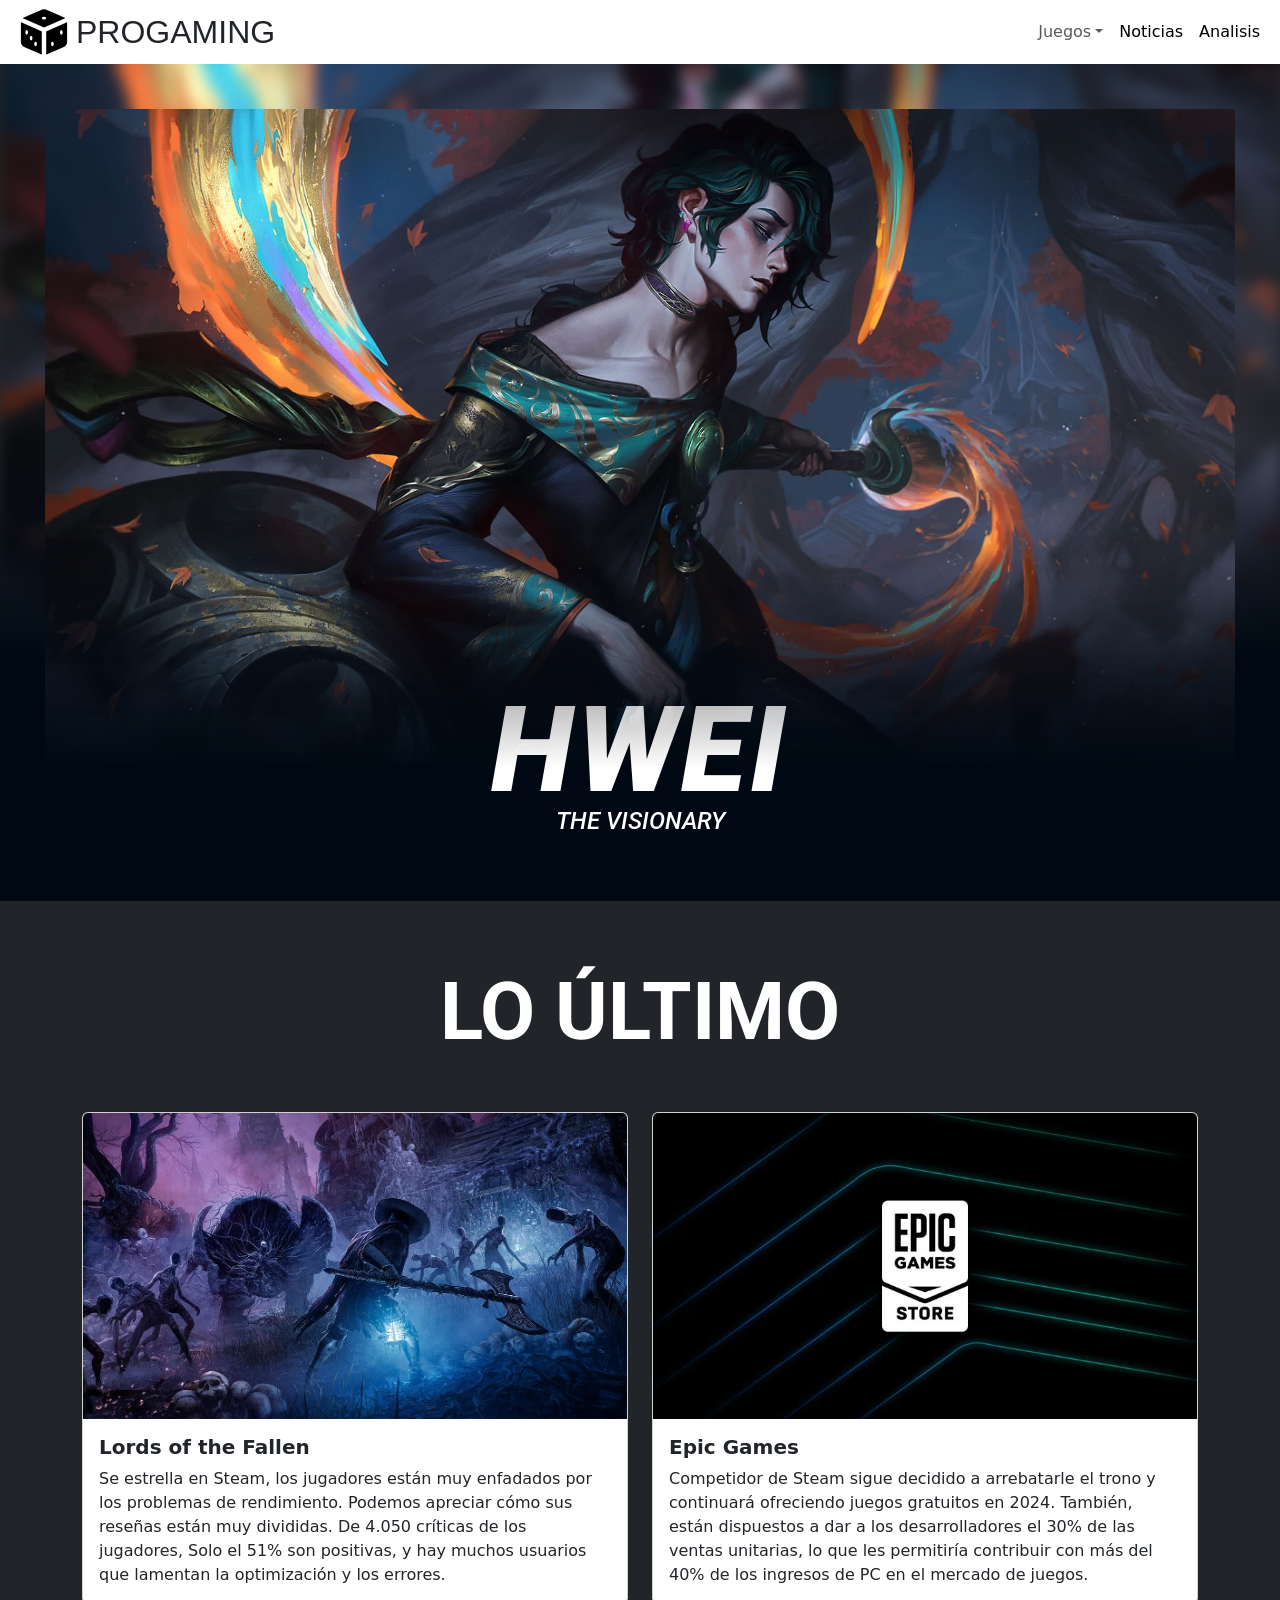
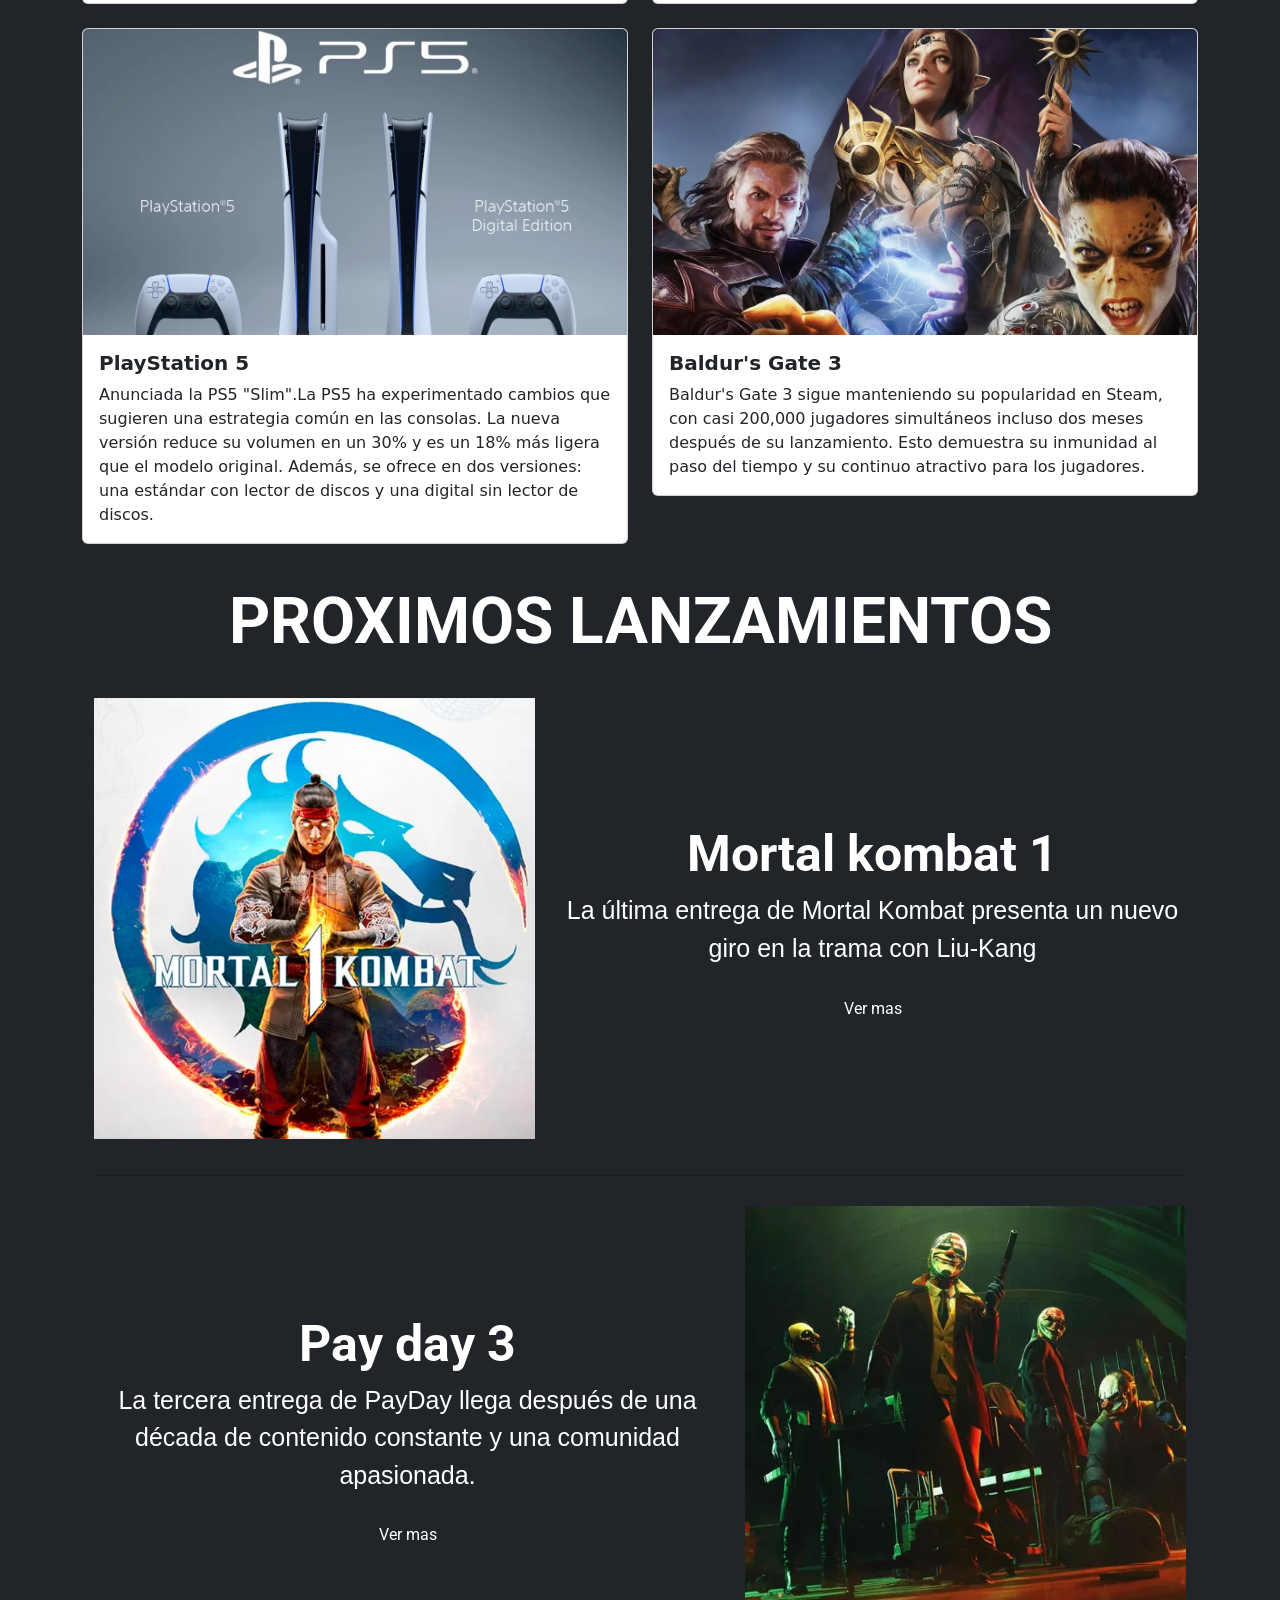
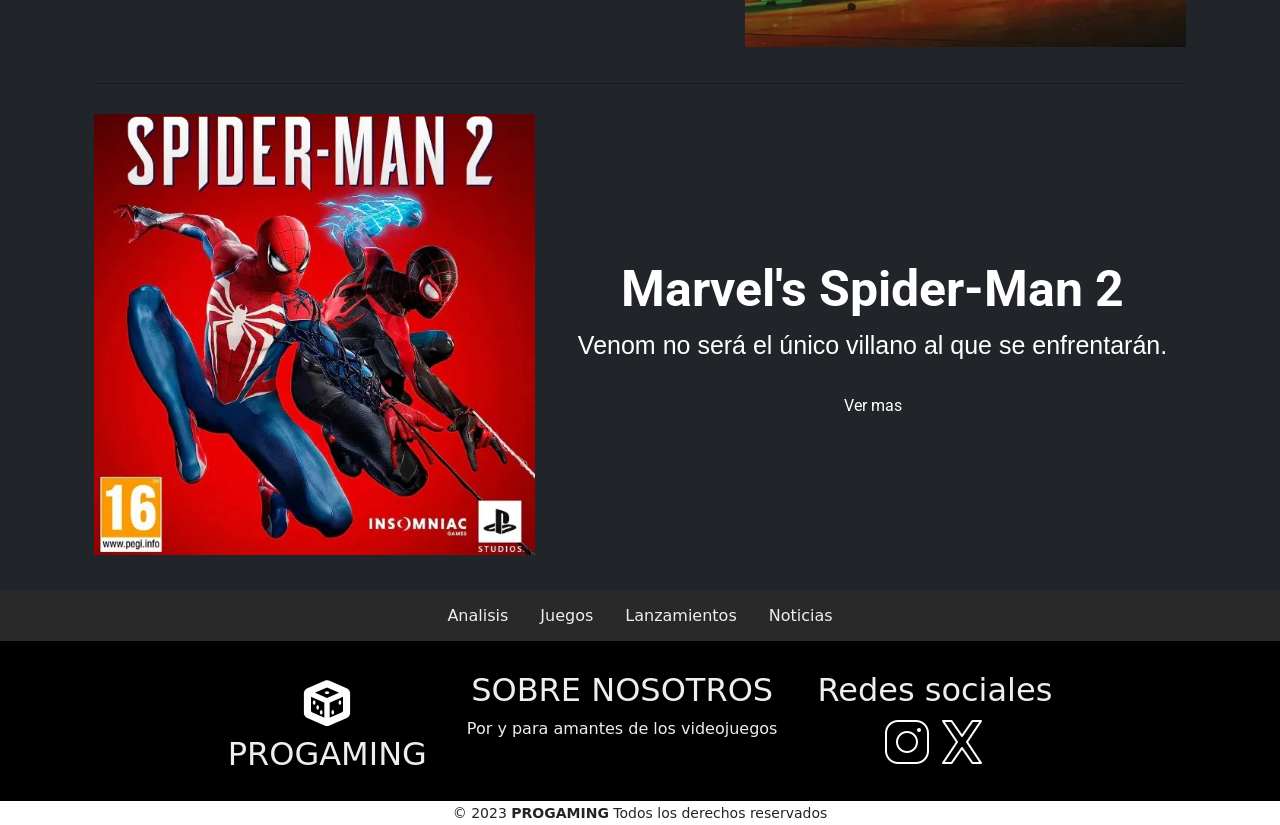
==== commit 2de15c69: "cambio de background-color y en pages" ====
--- a/index.html
+++ b/index.html
@@ -27,61 +27,57 @@
                 <div class="image-container">
                     <img src="./icons/icons8-dado-64.png" alt="Dado" class="rotating-image">
                 </div>
-                <a class="navbar-brand">PROGAMING</a>
+                <h2 class="name-logo">PROGAMING</h2>
                 <button class="navbar-toggler" type="button" data-bs-toggle="collapse"
                     data-bs-target="#navbarNavDropdown" aria-controls="navbarNavDropdown" aria-expanded="false"
                     aria-label="Toggle navigation">
                     <span class="navbar-toggler-icon"></span>
                 </button>
-                <div class="collapse navbar-collapse" id="navbarNavDropdown">
+                <div class="collapse navbar-collapse menu" id="navbarNavDropdown">
                     <ul class="navbar-nav">
-                        <li class="nav-item">
-                            <a class="nav-link active" aria-current="page" href="./pages/analisis.html">Analisis</a>
-                        </li>
                         <li class="nav-item dropdown">
                             <a class="nav-link dropdown-toggle" href="#" role="button" data-bs-toggle="dropdown"
                                 aria-expanded="false">Juegos</a>
                             <ul class="dropdown-menu">
                                 <li>
-                                    <a class="dropdown-item" href="./pages/league of legends.html">League of legends</a>
-                                </li>
-                                <li>
-                                    <hr class="dropdown-divider">
-                                </li>
-                                <li>
-                                    <a class="dropdown-item" href="./pages/apex.html">Apex legend</a></li>
-                                <li>
-                                    <hr class="dropdown-divider">
-                                </li>
-                                <li>
-                                    <a class="dropdown-item" href="./pages/Baldurs gate 3.html">Baldur gate 3</a>
-                                </li>
-                                <li>
-                                    <hr class="dropdown-divider">
-                                </li>
-                                <li>
-                                    <a class="dropdown-item" href="./pages/Assassins creed mirage.html">Assassins Creed mirage</a>
-                                </li>
-                                <li>
-                                    <hr class="dropdown-divider">
-                                </li>
-                                <li>
-                                    <a class="dropdown-item" href="./pages/Starfield.html">Starfield</a>
-                                </li>
-                                <li>
-                                    <hr class="dropdown-divider">
-                                </li>
-                                <li>
-                                    <a class="dropdown-item" href="./pages/Streetfighter.html">Street fighter</a>
+                                    <a class="dropdown-item" href="../pages/league of legends.html">League of legends</a>
+                                </li>
+                                <li>
+                                    <hr class="dropdown-divider">
+                                </li>
+                                <li>
+                                    <a class="dropdown-item" href="../pages/apex.html">Apex legend</a></li>
+                                <li>
+                                    <hr class="dropdown-divider">
+                                </li>
+                                <li>
+                                    <a class="dropdown-item" href="../pages/Baldurs gate 3.html">Baldur gate 3</a>
+                                </li>
+                                <li>
+                                    <hr class="dropdown-divider">
+                                </li>
+                                <li>
+                                    <a class="dropdown-item" href="../pages/Assassins creed mirage.html">Assassins Creed mirage</a>
+                                </li>
+                                <li>
+                                    <hr class="dropdown-divider">
+                                </li>
+                                <li>
+                                    <a class="dropdown-item" href="../pages/Starfield.html">Starfield</a>
+                                </li>
+                                <li>
+                                    <hr class="dropdown-divider">
+                                </li>
+                                <li>
+                                    <a class="dropdown-item" href="../pages/Streetfighter.html">Street fighter</a>
                                 </li>
                             </ul>
                         </li>
                         <li class="nav-item">
-                            <a class="nav-link active" aria-current="page"
-                                href="./pages/lanzamientos.html">Lanzamientos</a>
+                            <a class="nav-link active" aria-current="page" href="../pages/noticias.html">Noticias</a>
                         </li>
                         <li class="nav-item">
-                            <a class="nav-link active" aria-current="page" href="./pages/noticias.html">Noticias</a>
+                            <a class="nav-link active" aria-current="page" href="../pages/analisis.html">Analisis</a>
                         </li>
                     </ul>
                 </div>
--- a/css/style.css
+++ b/css/style.css
@@ -1,5 +1,6 @@
 @import url("https://fonts.googleapis.com/css2?family=Young+Serif&display=swap");
 @import url("https://fonts.googleapis.com/css2?family=Brygada+1918:ital,wght@1,500&display=swap");
+@import url("https://fonts.googleapis.com/css2?family=Roboto:ital,wght@0,100;0,300;0,400;0,500;0,700;0,900;1,100;1,300;1,400;1,500;1,700;1,900&display=swap");
 * {
   padding: 0px;
   margin: 0px;
@@ -14,89 +15,184 @@
 }
 
 .featurette-divider {
-  margin: 20px;
-  color: #EEEEEE;
+  color: #000000;
 }
 
 main {
-  background-image: url(../img/fondo-pagina.webp);
   background-attachment: fixed;
-}
-
-.principal .fila-title .box-contenido-3, .principal .fila-title .box-contenido-2, .principal .fila-title .box-contenido-1 {
+  background-color: #212529;
+  color: white;
+}
+
+.noticias .card-title-over, .fila-title .box-contenido-3, .fila-title .box-contenido-2, .fila-title .box-contenido-1 {
   display: flex;
   flex-direction: column;
   justify-content: center;
 }
 
-.principal {
-  color: #EEEEEE;
-}
-.principal .cards {
+.principal .planf img {
+  width: 100%;
+  border-radius: 24px;
+}
+.principal .probando {
+  position: relative;
+}
+
+.caja-1 {
+  position: absolute;
+  top: -9%;
+  width: 100%;
+  height: 100%;
+}
+
+.caja-1 img {
+  width: 100%;
+  position: absolute;
+  overflow: hidden;
+  max-height: 700px;
+  object-fit: cover;
+  filter: blur(7px);
+}
+
+.caja-1::after {
+  content: "";
+  position: absolute;
+  left: 0px;
+  bottom: -2%;
+  width: 100%;
+  height: 50%;
+  background: linear-gradient(transparent, rgb(0, 9, 19) 46%);
+}
+
+.caja-2 {
+  box-sizing: border-box;
+  max-width: 1335px;
+  margin: 0px auto;
+}
+.caja-2 .titulo-name {
+  display: flex;
+  justify-content: center;
+  font-family: "Roboto", sans-serif;
+  font-style: italic;
+}
+.caja-2 .titulo-name h1 {
+  font-size: 120px;
+  text-align: center;
+  color: white;
+  margin: 0px;
+  position: relative;
+  top: -105px;
+  font-weight: 800;
+  letter-spacing: 0.03em;
+}
+.caja-2 .subtitulo {
+  display: flex;
+  justify-content: center;
+}
+.caja-2 .subtitulo h2 {
+  font-size: 1.5rem;
+  color: white;
+  position: relative;
+  top: -120px;
+  font-family: "Roboto", sans-serif;
+  font-style: italic;
+}
+
+.caja-2 img {
+  width: 100%;
+  position: relative;
+  z-index: 1;
+  padding: 45px;
+  padding-bottom: 5px;
+  mask-image: linear-gradient(rgb(0, 0, 0) 65%, rgba(0, 0, 0, 0) 98%);
+}
+
+.img-fondo img {
+  width: 100%;
+  position: absolute;
+}
+
+.cards {
   padding-top: 1px;
   padding-bottom: 50px;
 }
-.principal .sub-titulo {
-  font-family: "Brygada 1918", serif;
-  font-size: 73px;
-  text-align: center;
-  border: 1px solid;
+
+.sub-titulo {
+  font-family: "Roboto", sans-serif;
+  font-size: 4rem;
+  text-align: center;
   margin-bottom: 23px;
-  margin-top: 71px;
+  margin-top: 40px;
   border-bottom: none;
 }
-.principal .carousel-1 {
+
+.carousel-1 {
   padding-top: 30px;
 }
-.principal .titulo-prin {
+
+.titulo-prin {
   padding-bottom: 44px;
-  padding-top: 44px;
-  font-family: "Brygada 1918", serif;
+  font-family: "Roboto", sans-serif;
   font-size: 80px;
-  border: 1px solid;
   text-align: center;
   margin-bottom: 8px;
   border-block-end-style: none;
 }
-.principal .fila-title {
-  text-align: center;
-  font-family: "Brygada 1918", serif;
+
+.fila-title {
+  text-align: center;
+  font-family: "Roboto", sans-serif;
   font-size: 30px;
   padding-top: 14px;
-  border: 1px solid;
   margin-bottom: 20px;
 }
-.principal .fila-title p {
+.fila-title p {
   font-family: Arial, Helvetica, sans-serif;
   font-size: 25px;
 }
-.principal .fila-title h5 {
+.fila-title h5 {
   font-size: 3rem;
 }
-.principal .fila-title .box-contenido-1 h3 {
+.fila-title .box-contenido-1 h3 {
   font-size: 50px;
 }
-.principal .fila-title .box-contenido-2 h3 {
+.fila-title .box-contenido-2 h3 {
   font-size: 50px;
 }
-.principal .fila-title .box-contenido-3 h3 {
+.fila-title .box-contenido-3 h3 {
   font-size: 50px;
 }
-.principal article {
-  text-align: center;
-}
-.principal .portada-overlays img {
+
+.article {
+  text-align: center;
+}
+
+.portada-overlays img {
   opacity: 0.7;
 }
-.principal .card-overlays {
+
+.card-overlays {
   padding-bottom: 30px;
 }
-.principal .middle-page {
+
+.middle-page {
   border-radius: 9px;
 }
 
-.navbar-brand {
+.header-1 {
+  position: relative;
+  z-index: 3;
+  background-color: white;
+}
+
+.navbar {
+  padding: 0px;
+}
+
+.name-logo {
   font-size: 2rem;
+  font-family: Impact, Haettenschweiler, "Arial Narrow Bold", sans-serif;
+  margin: 0px;
 }
 
 .navbar-collapse {
@@ -116,30 +212,19 @@
   transform: rotate(360deg);
 }
 
-.nav-item a {
-  color: #ffffff;
-  transition: color 0.3s, transform 0.2s;
-}
-.nav-item a:hover {
-  color: #000000;
-  transform: scale(1.1);
-}
-
 body .analisis-briar {
   padding-top: 5px;
-  color: #EEEEEE;
-  border: 1px solid;
-}
-body .row-analisis .col__imagen {
-  padding-top: 25px;
-  text-align: center;
-  padding-bottom: 25px;
-  border: 1px solid;
-}
-body .row-analisis .card-title-briar {
-  font-size: 80px;
-  font-family: "Brygada 1918", serif;
+}
+body .col__imagen img {
+  border-radius: 5px;
+  width: 100%;
+}
+body .row-analisis .card-title-h1 {
+  font-size: 3.75rem;
+  font-family: "Roboto", sans-serif;
+  font-style: italic;
   margin: 25px;
+  text-align: center;
 }
 body .row-analisis .pasiva-name {
   margin: 25px;
@@ -161,52 +246,79 @@
   margin: 25px;
   font-size: 20px;
 }
-body .analisis-apex {
+
+body .main-games {
+  margin-top: 50px;
+}
+body .titulo-jue h1 {
+  padding-bottom: 44px;
+  padding-top: 44px;
+  font-family: "Roboto", sans-serif;
+  font-size: 5rem;
+  text-align: center;
   border: 1px solid;
-  color: white;
-}
-body .analisis-apex .analisis-img-apex-banner img {
-  width: 100%;
-  padding-top: 50px;
-  padding-bottom: 100px;
+  margin-bottom: 30px;
+}
+body .articulos {
+  border-radius: 9px;
+  margin-bottom: 50px;
+  text-align: center;
+}
+body .articulos .box-info {
+  border: 1px solid;
+}
+body .articulos .titulos {
+  border-radius: 9px;
+  margin-right: 8px;
+}
+body .articulos .titulos h2 {
+  color: black;
+  position: relative;
+  z-index: 3;
+  top: -22px;
+  background-color: white;
+  display: inline;
+  padding: 5px;
+  font-family: "Roboto", sans-serif;
+  font-style: italic;
+}
+body .articulos .list {
+  text-align: justify;
+  margin: 24px;
+}
+
+body .banner-principal-apex {
+  width: 100%;
 }
 body .analisis-apex .analisis-titulo {
-  color: #EEEEEE;
-  font-size: 73px;
-  font-family: "Brygada 1918", serif;
-  padding: 5px;
-  text-align: center;
-  border: 1px solid;
-  margin-top: 90px;
+  font-size: 4rem;
+  font-family: "Roboto", sans-serif;
+  font-style: italic;
+  padding-top: 65px;
 }
 body .analisis-apex .analisis-box-1 {
-  color: #EEEEEE;
   padding-top: 5px;
-  padding-bottom: 5px;
-  font-size: 17px;
+  padding-bottom: 20px;
+  font-size: 19px;
 }
 body .analisis-apex .analisis-box-2 .box2-img {
   width: 100%;
 }
 body .analisis-apex .analisis-box-2 .box2-p {
-  color: #EEEEEE;
+  padding-top: 15px;
+  padding-bottom: 20px;
+  font-size: 19px;
+}
+body .analisis-apex .analisis-box-3 .box3-img {
+  width: 100%;
+}
+body .analisis-apex .analisis-box-3 .box3-p {
   padding-top: 15px;
   padding-bottom: 15px;
-  font-size: 17px;
-}
-body .analisis-apex .analisis-box-3 .box3-img {
-  width: 100%;
-}
-body .analisis-apex .analisis-box-3 .box3-p {
-  color: #EEEEEE;
-  padding-top: 15px;
-  padding-bottom: 15px;
-  font-size: 17px;
+  font-size: 19px;
 }
 
 .analisis-street {
-  border: 1px solid;
-  color: white;
   margin-bottom: 20px;
 }
 .analisis-street .analisis-img-street-banner img {
@@ -215,39 +327,32 @@
   padding-bottom: 71px;
 }
 .analisis-street .titulo-galeria {
-  font-family: "Brygada 1918", serif;
+  font-family: "Roboto", sans-serif;
   font-size: 4rem;
-  color: #EEEEEE;
   margin-bottom: 15px;
   text-align: center;
-  border: 1px solid;
 }
 .analisis-street .parrafo-aki {
-  color: #EEEEEE;
   padding-top: 5px;
   padding-bottom: 65px;
   font-size: 20px;
 }
 .analisis-street .titulo-principal-aki {
-  font-size: 73px;
-  font-family: "Brygada 1918", serif;
+  font-size: 4rem;
+  font-family: "Roboto", sans-serif;
   margin-bottom: 15px;
 }
 .analisis-street .skins-aki {
   text-align: center;
-  color: #EEEEEE;
-  font-family: "Brygada 1918", serif;
+  font-family: "Roboto", sans-serif;
 }
 .analisis-street .skins-aki .titulo-video {
-  color: #EEEEEE;
   font-size: 4rem;
-  font-family: "Brygada 1918", serif;
+  font-family: "Roboto", sans-serif;
   padding: 15px;
-  border: 1px solid;
 }
 .analisis-street .skins-aki .titulo-aki {
   font-size: 4rem;
-  border: 1px solid;
   padding: 15px;
   margin-top: 20px;
 }
@@ -265,11 +370,56 @@
   transform: scale(1.1);
 }
 
-.noticias {
-  color: aliceblue;
+.noticias .art-principal .img-position1 img {
+  position: absolute;
+  width: 100%;
+  object-fit: cover;
+  position: absolute;
+  inset: 0px;
+  overflow: hidden;
+  height: 700px;
+}
+.noticias .art-principal .imagen-blur {
+  width: calc(100% + 40px);
+  height: calc(100% + 40px);
+  filter: blur(10px);
+}
+.noticias .art-principal .imagen-blur::after {
+  content: "";
+  position: absolute;
+  inset: 0px;
+  background-color: rgba(0, 0, 0, 0.7);
+  pointer-events: none;
+}
+.noticias .prueba-vanner {
+  position: relative;
+  z-index: 3;
+  width: 100%;
+  height: 100%;
+  display: flex;
+  align-items: center;
+  padding: 60PX;
+  max-width: 1560px;
+  margin: 0px auto;
+}
+.noticias .titulo-van {
+  flex: 1 1 auto;
+  max-width: 350px;
+  padding-right: 4%;
+  color: azure;
+}
+.noticias .titulo-van h1 {
+  font-size: 40px;
+}
+.noticias .prueba-vanner img {
+  overflow: hidden;
+  display: flex;
+  -webkit-box-align: center;
+  align-items: center;
+  width: 100%;
+  height: 100%;
 }
 .noticias .seccion-noti {
-  border: 1px solid;
   border-top: none;
   border-left: none;
   border-block-end: none;
@@ -277,9 +427,9 @@
 .noticias .seccion-noti img {
   width: 100%;
   margin-bottom: 20px;
+  border-radius: 9px;
 }
 .noticias .seccion-noti .article {
-  background-color: rgba(112, 128, 144, 0.4588235294);
   border-radius: 9px;
   margin-bottom: 20px;
   text-align: center;
@@ -290,33 +440,27 @@
 .noticias .titulo-not {
   font-family: "Brygada 1918", serif;
   font-size: 80px;
-  padding-top: 30px;
-  padding-bottom: 30px;
-  text-align: center;
-  border: 1px solid;
-  border-bottom-left-radius: 50px;
-  border-top-right-radius: 50px;
-  background-color: rgba(112, 128, 144, 0.4588235294);
+  text-align: center;
 }
 .noticias .aside {
   position: sticky;
-  top: 0;
+  top: 5px;
+}
+.noticias .aside .aside-card {
+  padding-bottom: 39px;
 }
 .noticias .aside .card-title {
   font-size: 2rem;
-  font-family: "Brygada 1918", serif;
 }
 .noticias .aside .tarjetas {
-  margin-bottom: 4px;
+  margin-bottom: 20px;
 }
 .noticias .aside .titulo-card {
-  border: 1px solid;
   font-family: "Brygada 1918", serif;
   border-bottom-right-radius: 20px;
   text-align: center;
   border-right-width: thick;
   border-top-left-radius: 20px;
-  background-color: rgba(112, 128, 144, 0.4588235294);
   font-size: 30px;
 }
 .noticias .card-title-over {
@@ -327,62 +471,13 @@
   text-align: center;
   font-family: "Brygada 1918", serif;
   padding-top: 100px;
-  background: linear-gradient(rgba(0, 0, 0, 0.322), rgba(255, 255, 255, 0));
-}
-
-body .juegos {
-  color: aliceblue;
-}
-body .juegos .titulo-jue h1 {
-  padding-bottom: 44px;
-  padding-top: 44px;
-  font-family: "Brygada 1918", serif;
-  font-size: 5rem;
-  text-align: center;
-  border: 1px solid;
-  margin-bottom: 30px;
-}
-body .articulos {
-  background-color: rgba(118, 118, 118, 0.7098039216);
-  border-radius: 9px;
-  margin-bottom: 50px;
-  text-align: center;
-}
-body .articulos .titulos {
-  background-color: black;
-  border-radius: 9px;
-  margin-right: 8px;
-}
-body .articulos .list {
-  text-align: justify;
-  margin: 24px;
-}
-body .aside {
-  margin: 0;
-}
-body .aside .articulo-aside {
-  margin: 0;
-  background-color: rgba(118, 118, 118, 0.7098039216);
-  border-radius: 9px;
-  position: sticky;
-  top: 0;
-}
-body .aside .articulo-aside .menu {
-  color: white;
-  text-decoration: none;
-}
-body .aside .articulo-aside .titulo-aside {
-  background-color: black;
-  border-radius: 9px;
 }
 
 .lanzamientos .title-principal-lanzamientos {
-  font-family: "Brygada 1918", serif;
+  font-family: "Roboto", sans-serif;
   font-size: 6rem;
   padding: 22px;
-  color: aliceblue;
-  text-align: center;
-  border: 1px solid;
+  text-align: center;
 }
 
 body .pagina-hard {
@@ -392,7 +487,7 @@
   text-align: center;
   border: 1px solid white;
   font-size: 80px;
-  font-family: "Brygada 1918", serif;
+  font-family: "Roboto", sans-serif;
   margin-bottom: 20px;
 }
 body .pagina-hard .pcs {
@@ -401,8 +496,8 @@
   margin-bottom: 30px;
 }
 body .pagina-hard .pcs .titulos-pcs {
-  font-family: "Brygada 1918", serif;
-  font-size: 73px;
+  font-family: "Roboto", sans-serif;
+  font-size: 4rem;
   margin: 30px;
   text-align: center;
 }
@@ -449,14 +544,19 @@
 }
 
 .nav-footer {
-  background-color: #292929;
-  padding: 15px;
+  background: #292929;
+  padding: 5px;
+}
+
+.nav-footer a {
+  color: #EEEEEE;
 }
 
 @media (min-width: 320px) and (max-width: 767px) {
   /*home*/
   .principal .titulo-prin {
     font-size: 40px;
+    padding-bottom: 5px;
   }
   .sub-titulo {
     font-size: 40px;
@@ -478,6 +578,17 @@
   }
   .principal .fila-title p {
     font-size: 15px;
+  }
+  .caja-2 img {
+    padding: 7px;
+  }
+  .caja-2 .titulo-name h1 {
+    font-size: 40px;
+    top: -38px;
+  }
+  .caja-2 .subtitulo h2 {
+    font-size: 1.5rem;
+    top: -44px;
   }
   /*fin*/
   /*Analisis*/
@@ -524,22 +635,6 @@
   .analisis-street .parrafo-aki {
     font-size: 14px;
   }
-  /*hardware*/
-  body .pagina-hard .titulo-principal {
-    font-size: 3rem;
-  }
-  body .pagina-hard .pcs .titulos-pcs {
-    font-size: 2rem;
-  }
-  body .pagina-hard .cont-pc-basica {
-    margin: 5px;
-  }
-  body .pagina-hard .cont-pc-elite {
-    margin: 5px;
-  }
-  body .pagina-hard .cont-pc-xtreme {
-    margin: 5px;
-  }
   /*juegos*/
   body .juegos .titulo-jue h1 {
     font-size: 2rem;
@@ -549,6 +644,9 @@
     font-size: 14px;
   }
   /*lanzamientos*/
+  .navbar-collapse {
+    justify-content: center;
+  }
   .lanzamientos .title-principal-lanzamientos {
     font-size: 2rem;
   }
@@ -557,7 +655,8 @@
   }
   /*noticias*/
   .noticias .titulo-not {
-    font-size: 2rem;
+    font-size: 60px;
+    padding-bottom: 0px;
   }
   .pie-pagina .grup-2 {
     text-align: center;
@@ -577,7 +676,7 @@
   }
   .card-title-briar {
     font-size: 2rem !important;
-    font-family: "Brygada 1918", serif;
+    font-family: "Roboto", sans-serif;
   }
   .analisis-img-apex-banner img {
     width: 100%;
@@ -595,14 +694,14 @@
   .skins-aki h5 {
     color: #EEEEEE;
     font-size: 1rem;
-    font-family: "Brygada 1918", serif;
+    font-family: "Roboto", sans-serif;
   }
   .titulo-principal-aki {
     font-size: 2rem !important;
-    font-family: "Brygada 1918", serif;
+    font-family: "Roboto", sans-serif;
   }
   .titulo-galeria {
-    font-family: "Brygada 1918", serif;
+    font-family: "Roboto", sans-serif;
     font-size: 2rem !important;
     color: #EEEEEE;
     padding-bottom: 15px;
@@ -618,7 +717,7 @@
   .titulo-video {
     color: #EEEEEE;
     font-size: 2rem !important;
-    font-family: "Brygada 1918", serif;
+    font-family: "Roboto", sans-serif;
     padding-bottom: 15px;
     border: 1px solid;
   }
@@ -627,8 +726,42 @@
     padding-top: 50px;
     padding-bottom: 43px;
   }
+  .noticias .prueba-vanner {
+    flex-direction: column;
+    padding: 29PX;
+  }
+  .noticias .titulo-van h1 {
+    font-size: 26px;
+  }
+  .noticias .titulo-van p {
+    font-size: 14px;
+  }
+  .noticias .art-principal .img-position1 img {
+    height: 515px;
+  }
 }
 @media (min-width: 577px) and (max-width: 1200px) {
+  .caja-2 .subtitulo h2 {
+    font-size: 30px;
+    top: -60px;
+  }
+  .caja-2 .titulo-name h1 {
+    font-size: 80px;
+    top: -48px;
+  }
+  .noticias .titulo-van h1 {
+    font-size: 26px;
+  }
+  .noticias .titulo-van p {
+    font-size: 14px;
+  }
+  .noticias .prueba-vanner {
+    flex-direction: column;
+    padding: 29PX;
+  }
+  .navbar-collapse {
+    justify-content: center;
+  }
   .noticias .card-title-over {
     white-space: normal;
     overflow: visible;
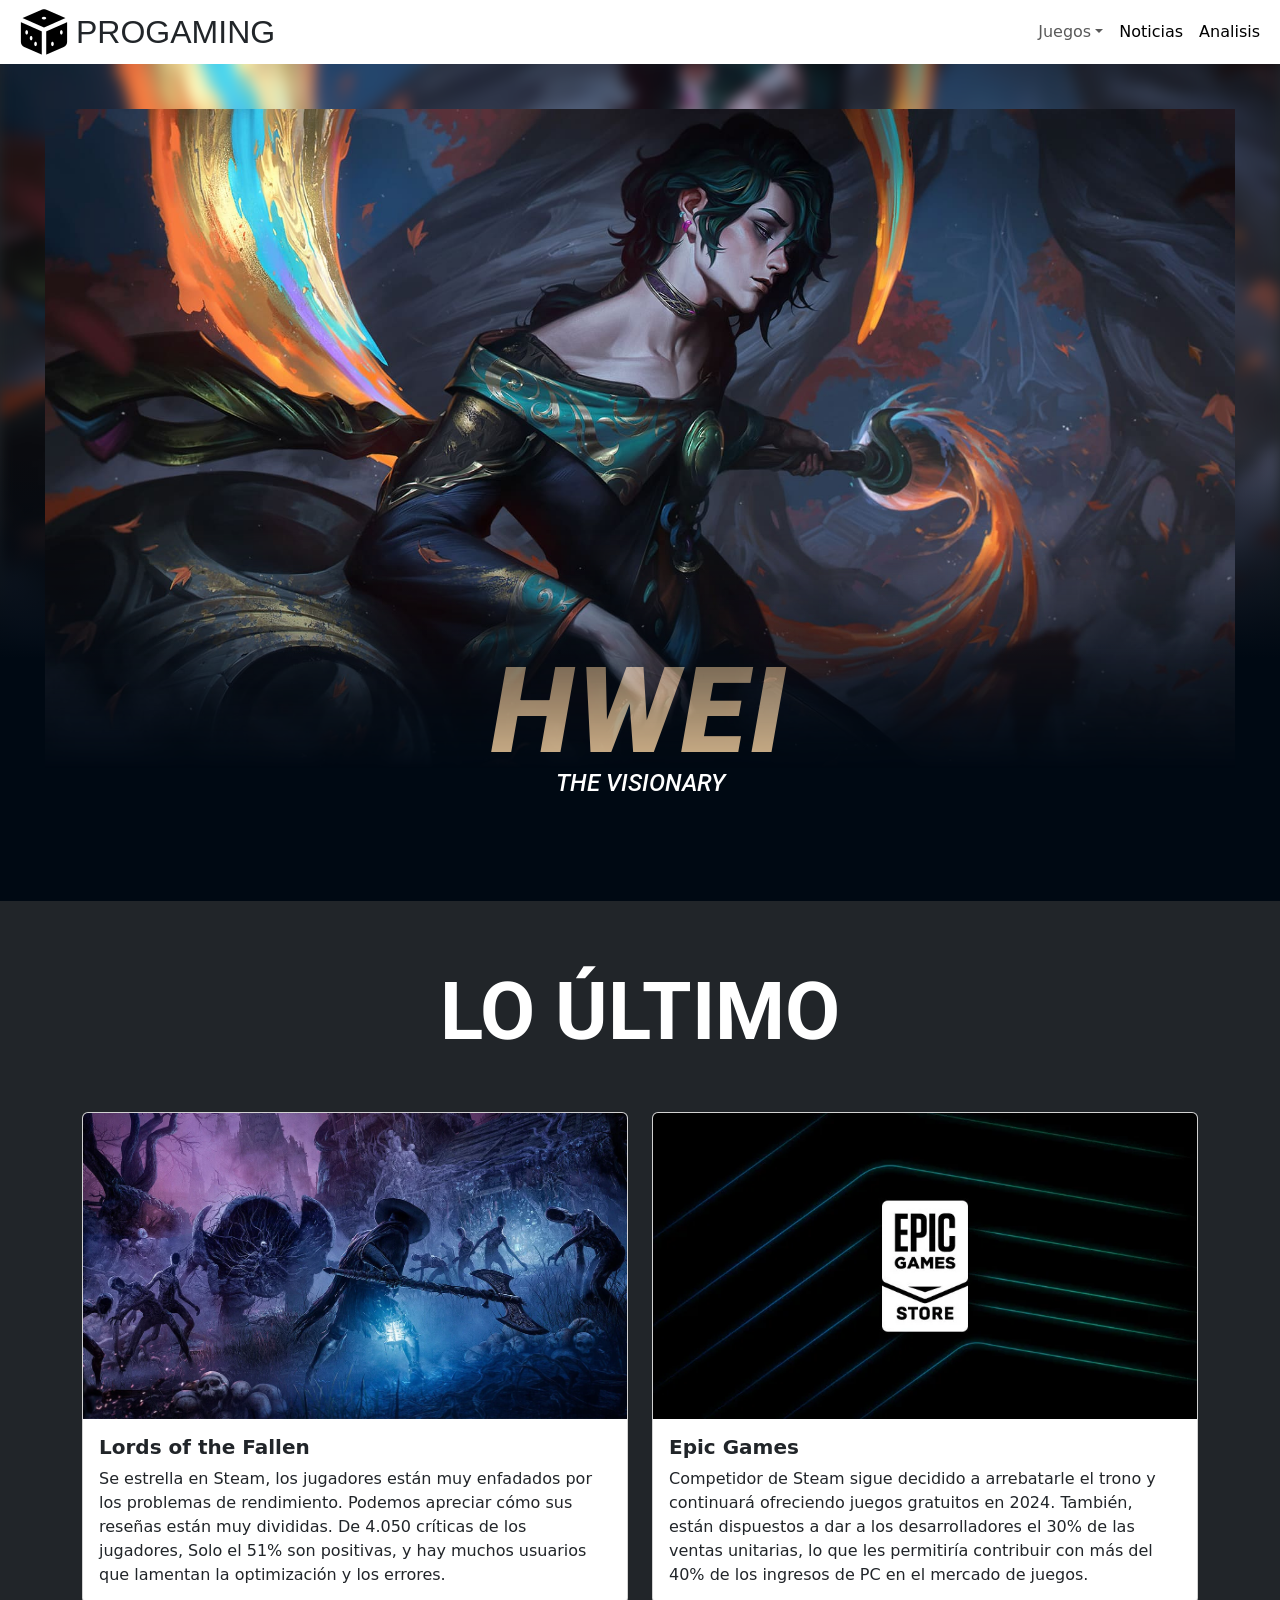
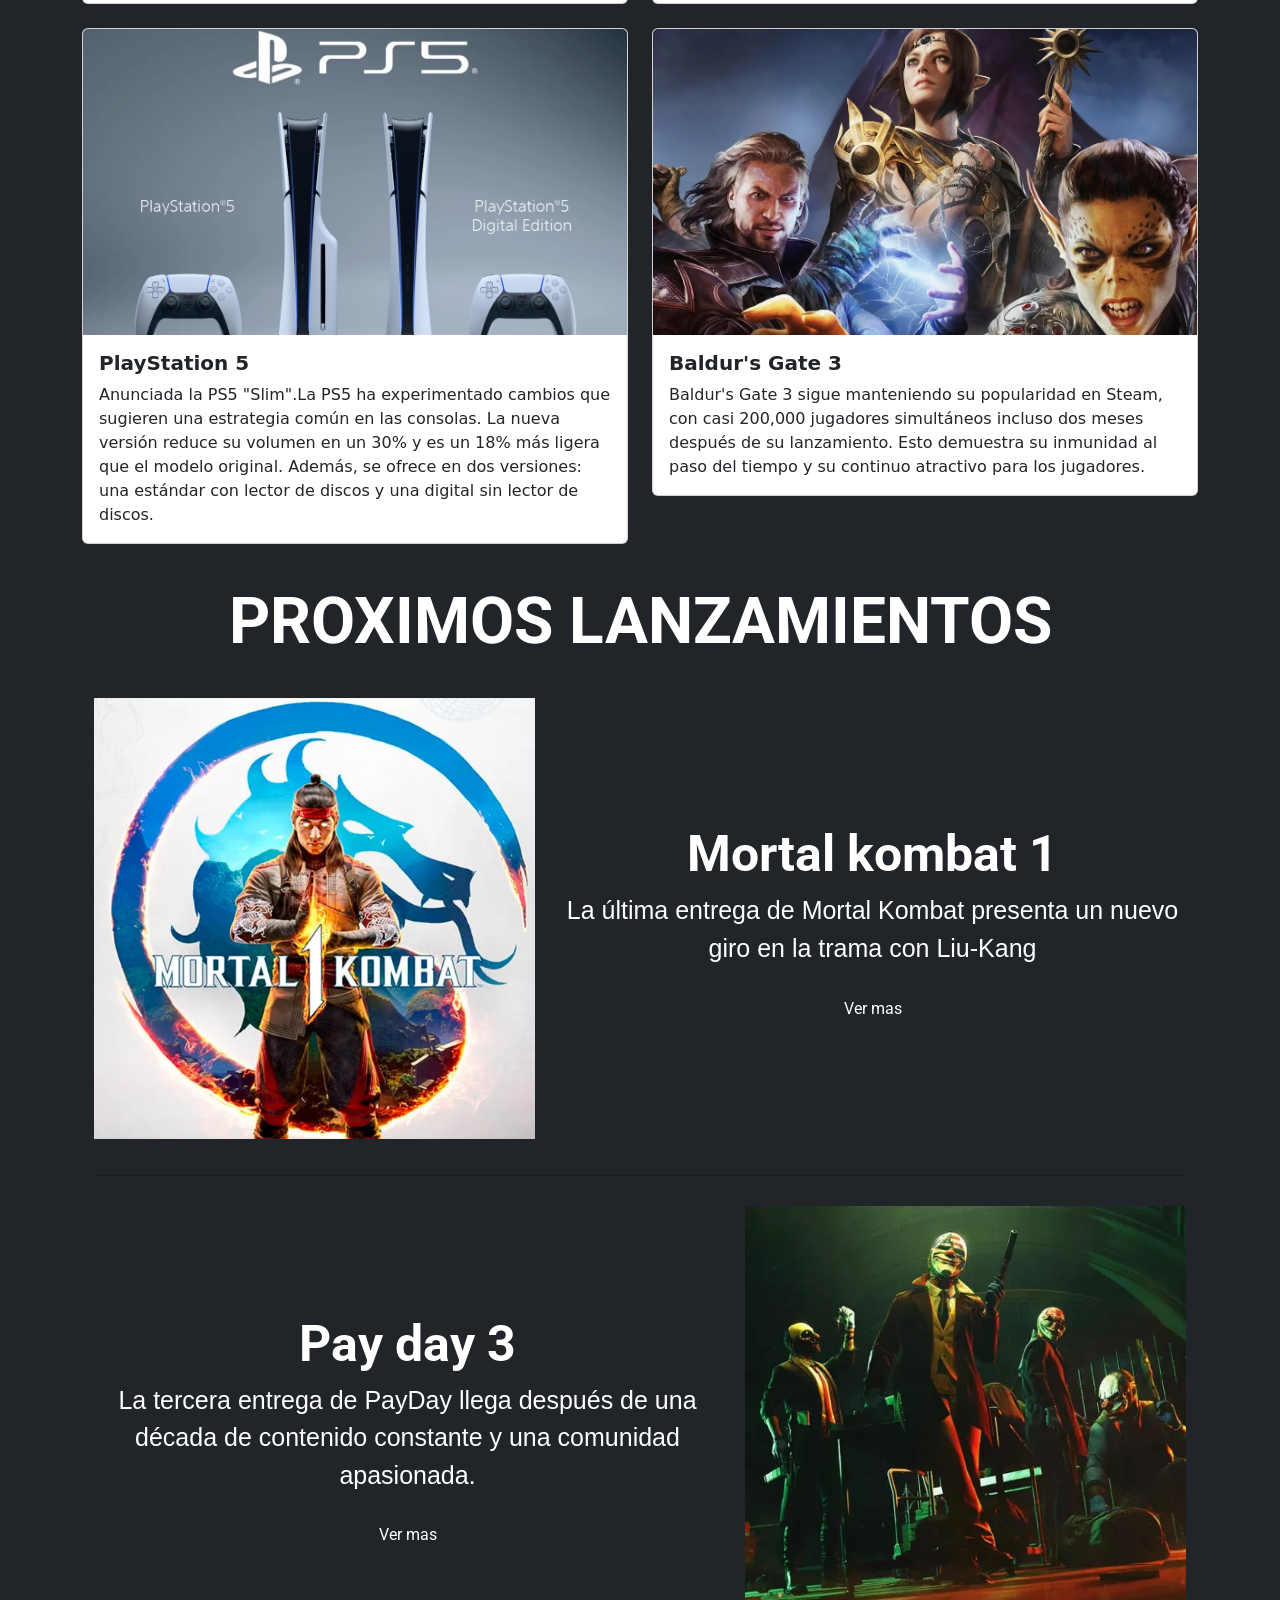
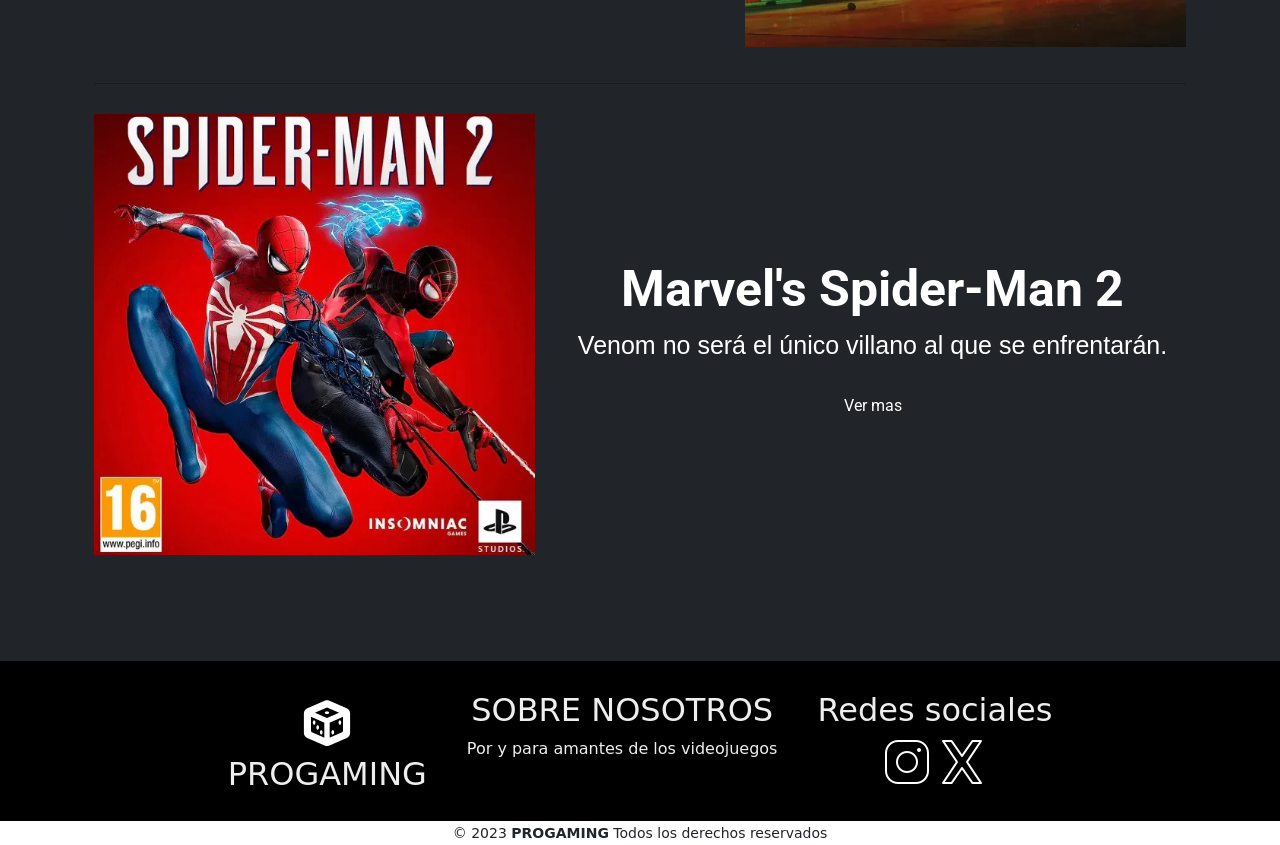
==== commit cc63328c: "se termino de hacer las paginas que faltaban" ====
--- a/index.html
+++ b/index.html
@@ -40,44 +40,44 @@
                                 aria-expanded="false">Juegos</a>
                             <ul class="dropdown-menu">
                                 <li>
-                                    <a class="dropdown-item" href="../pages/league of legends.html">League of legends</a>
-                                </li>
-                                <li>
-                                    <hr class="dropdown-divider">
-                                </li>
-                                <li>
-                                    <a class="dropdown-item" href="../pages/apex.html">Apex legend</a></li>
-                                <li>
-                                    <hr class="dropdown-divider">
-                                </li>
-                                <li>
-                                    <a class="dropdown-item" href="../pages/Baldurs gate 3.html">Baldur gate 3</a>
-                                </li>
-                                <li>
-                                    <hr class="dropdown-divider">
-                                </li>
-                                <li>
-                                    <a class="dropdown-item" href="../pages/Assassins creed mirage.html">Assassins Creed mirage</a>
-                                </li>
-                                <li>
-                                    <hr class="dropdown-divider">
-                                </li>
-                                <li>
-                                    <a class="dropdown-item" href="../pages/Starfield.html">Starfield</a>
-                                </li>
-                                <li>
-                                    <hr class="dropdown-divider">
-                                </li>
-                                <li>
-                                    <a class="dropdown-item" href="../pages/Streetfighter.html">Street fighter</a>
+                                    <a class="dropdown-item" href="./pages/league of legends.html">League of legends</a>
+                                </li>
+                                <li>
+                                    <hr class="dropdown-divider">
+                                </li>
+                                <li>
+                                    <a class="dropdown-item" href="./pages/apex.html">Apex legend</a></li>
+                                <li>
+                                    <hr class="dropdown-divider">
+                                </li>
+                                <li>
+                                    <a class="dropdown-item" href="./pages/Baldurs gate 3.html">Baldur gate 3</a>
+                                </li>
+                                <li>
+                                    <hr class="dropdown-divider">
+                                </li>
+                                <li>
+                                    <a class="dropdown-item" href="./pages/Assassins creed mirage.html">Assassins Creed mirage</a>
+                                </li>
+                                <li>
+                                    <hr class="dropdown-divider">
+                                </li>
+                                <li>
+                                    <a class="dropdown-item" href="./pages/Starfield.html">Starfield</a>
+                                </li>
+                                <li>
+                                    <hr class="dropdown-divider">
+                                </li>
+                                <li>
+                                    <a class="dropdown-item" href="./pages/Streetfighter.html">Street fighter</a>
                                 </li>
                             </ul>
                         </li>
                         <li class="nav-item">
-                            <a class="nav-link active" aria-current="page" href="../pages/noticias.html">Noticias</a>
+                            <a class="nav-link active" aria-current="page" href="./pages/noticias.html">Noticias</a>
                         </li>
                         <li class="nav-item">
-                            <a class="nav-link active" aria-current="page" href="../pages/analisis.html">Analisis</a>
+                            <a class="nav-link active" aria-current="page" href="./pages/analisis.html">Analisis</a>
                         </li>
                     </ul>
                 </div>
@@ -224,22 +224,6 @@
                     </div>
                 </div>
             </div>
-        </div>
-        <div class="nav-footer">
-            <ul class="nav justify-content-center">
-                <li class="nav-item">
-                    <a class="nav-link active" href="./pages/analisis.html">Analisis</a>
-                </li>
-                <li class="nav-item">
-                    <a class="nav-link" href="./pages/juegos.html">Juegos</a>
-                </li>
-                <li class="nav-item">
-                    <a class="nav-link" href="./pages/lanzamientos.html">Lanzamientos</a>
-                </li>
-                <li class="nav-item">
-                    <a class="nav-link" href="./pages/noticias.html">Noticias</a>
-                </li>
-            </ul>
         </div>
     </main>
     <!-- pie de pagina-->
--- a/css/style.css
+++ b/css/style.css
@@ -22,6 +22,7 @@
   background-attachment: fixed;
   background-color: #212529;
   color: white;
+  padding-bottom: 70px;
 }
 
 .noticias .card-title-over, .fila-title .box-contenido-3, .fila-title .box-contenido-2, .fila-title .box-contenido-1 {
@@ -66,7 +67,7 @@
 
 .caja-2 {
   box-sizing: border-box;
-  max-width: 1335px;
+  max-width: 1403px;
   margin: 0px auto;
 }
 .caja-2 .titulo-name {
@@ -81,9 +82,10 @@
   color: white;
   margin: 0px;
   position: relative;
-  top: -105px;
+  top: -144px;
   font-weight: 800;
   letter-spacing: 0.03em;
+  color: tan;
 }
 .caja-2 .subtitulo {
   display: flex;
@@ -93,7 +95,7 @@
   font-size: 1.5rem;
   color: white;
   position: relative;
-  top: -120px;
+  top: -158px;
   font-family: "Roboto", sans-serif;
   font-style: italic;
 }
@@ -212,8 +214,9 @@
   transform: rotate(360deg);
 }
 
-body .analisis-briar {
+body .analisis-Hwei {
   padding-top: 5px;
+  padding-bottom: 40px;
 }
 body .col__imagen img {
   border-radius: 5px;
@@ -247,6 +250,20 @@
   font-size: 20px;
 }
 
+body .banner-filter {
+  width: 100%;
+  max-height: 390px;
+  object-fit: cover;
+  filter: blur(3px);
+}
+body .img-one::after {
+  content: "";
+  position: absolute;
+  left: 0px;
+  width: 100%;
+  height: 395px;
+  background: linear-gradient(transparent, rgb(0, 9, 19) 114%);
+}
 body .main-games {
   margin-top: 50px;
 }
@@ -259,32 +276,48 @@
   border: 1px solid;
   margin-bottom: 30px;
 }
-body .articulos {
-  border-radius: 9px;
-  margin-bottom: 50px;
-  text-align: center;
-}
-body .articulos .box-info {
-  border: 1px solid;
+body .articulos .aside-info {
+  padding: 38px;
+}
+body .articulos .img-aside {
+  object-fit: cover;
+  max-width: 360px;
+  height: 536px;
+  top: -200px;
+  position: relative;
+}
+body .articulos .img-aside .image-cover {
+  height: 536px;
+  object-fit: cover;
+  width: 100%;
+  padding: 10px;
+  background-color: #212529;
+  border-radius: 5px;
 }
 body .articulos .titulos {
-  border-radius: 9px;
   margin-right: 8px;
+  text-align: left;
 }
 body .articulos .titulos h2 {
-  color: black;
+  color: white;
   position: relative;
   z-index: 3;
-  top: -22px;
-  background-color: white;
-  display: inline;
+  top: -100px;
   padding: 5px;
   font-family: "Roboto", sans-serif;
   font-style: italic;
+  font-size: 4rem;
+  font-weight: 900;
+}
+body .articulos .list-aside {
+  text-align: justify;
+  position: relative;
+  top: -200px;
+  padding: inherit;
 }
 body .articulos .list {
-  text-align: justify;
-  margin: 24px;
+  position: relative;
+  top: -54px;
 }
 
 body .banner-principal-apex {
@@ -553,6 +586,9 @@
 }
 
 @media (min-width: 320px) and (max-width: 767px) {
+  .navbar-collapse {
+    justify-content: center;
+  }
   /*home*/
   .principal .titulo-prin {
     font-size: 40px;
@@ -583,11 +619,11 @@
     padding: 7px;
   }
   .caja-2 .titulo-name h1 {
-    font-size: 40px;
+    font-size: 50px;
     top: -38px;
   }
   .caja-2 .subtitulo h2 {
-    font-size: 1.5rem;
+    font-size: 10px;
     top: -44px;
   }
   /*fin*/
@@ -636,22 +672,35 @@
     font-size: 14px;
   }
   /*juegos*/
+  body .articulos .img-aside .image-cover {
+    height: 427px;
+  }
+  body .banner-filter {
+    height: 211px;
+  }
+  body .img-one::after {
+    height: 214px;
+  }
+  body .articulos .list-aside {
+    top: -302px;
+  }
+  body .articulos .titulos h2 {
+    top: -335px;
+    font-size: 3rem;
+    text-align: center;
+  }
+  body .articulos .list {
+    top: -280px;
+  }
   body .juegos .titulo-jue h1 {
     font-size: 2rem;
   }
   body .articulos .list {
     margin: 15px;
-    font-size: 14px;
-  }
-  /*lanzamientos*/
-  .navbar-collapse {
-    justify-content: center;
-  }
-  .lanzamientos .title-principal-lanzamientos {
-    font-size: 2rem;
-  }
-  .card-text-l {
-    font-size: 14px;
+    font-size: 15px;
+  }
+  body .articulos .list .element-list {
+    padding-bottom: 14px;
   }
   /*noticias*/
   .noticias .titulo-not {
@@ -759,9 +808,6 @@
     flex-direction: column;
     padding: 29PX;
   }
-  .navbar-collapse {
-    justify-content: center;
-  }
   .noticias .card-title-over {
     white-space: normal;
     overflow: visible;
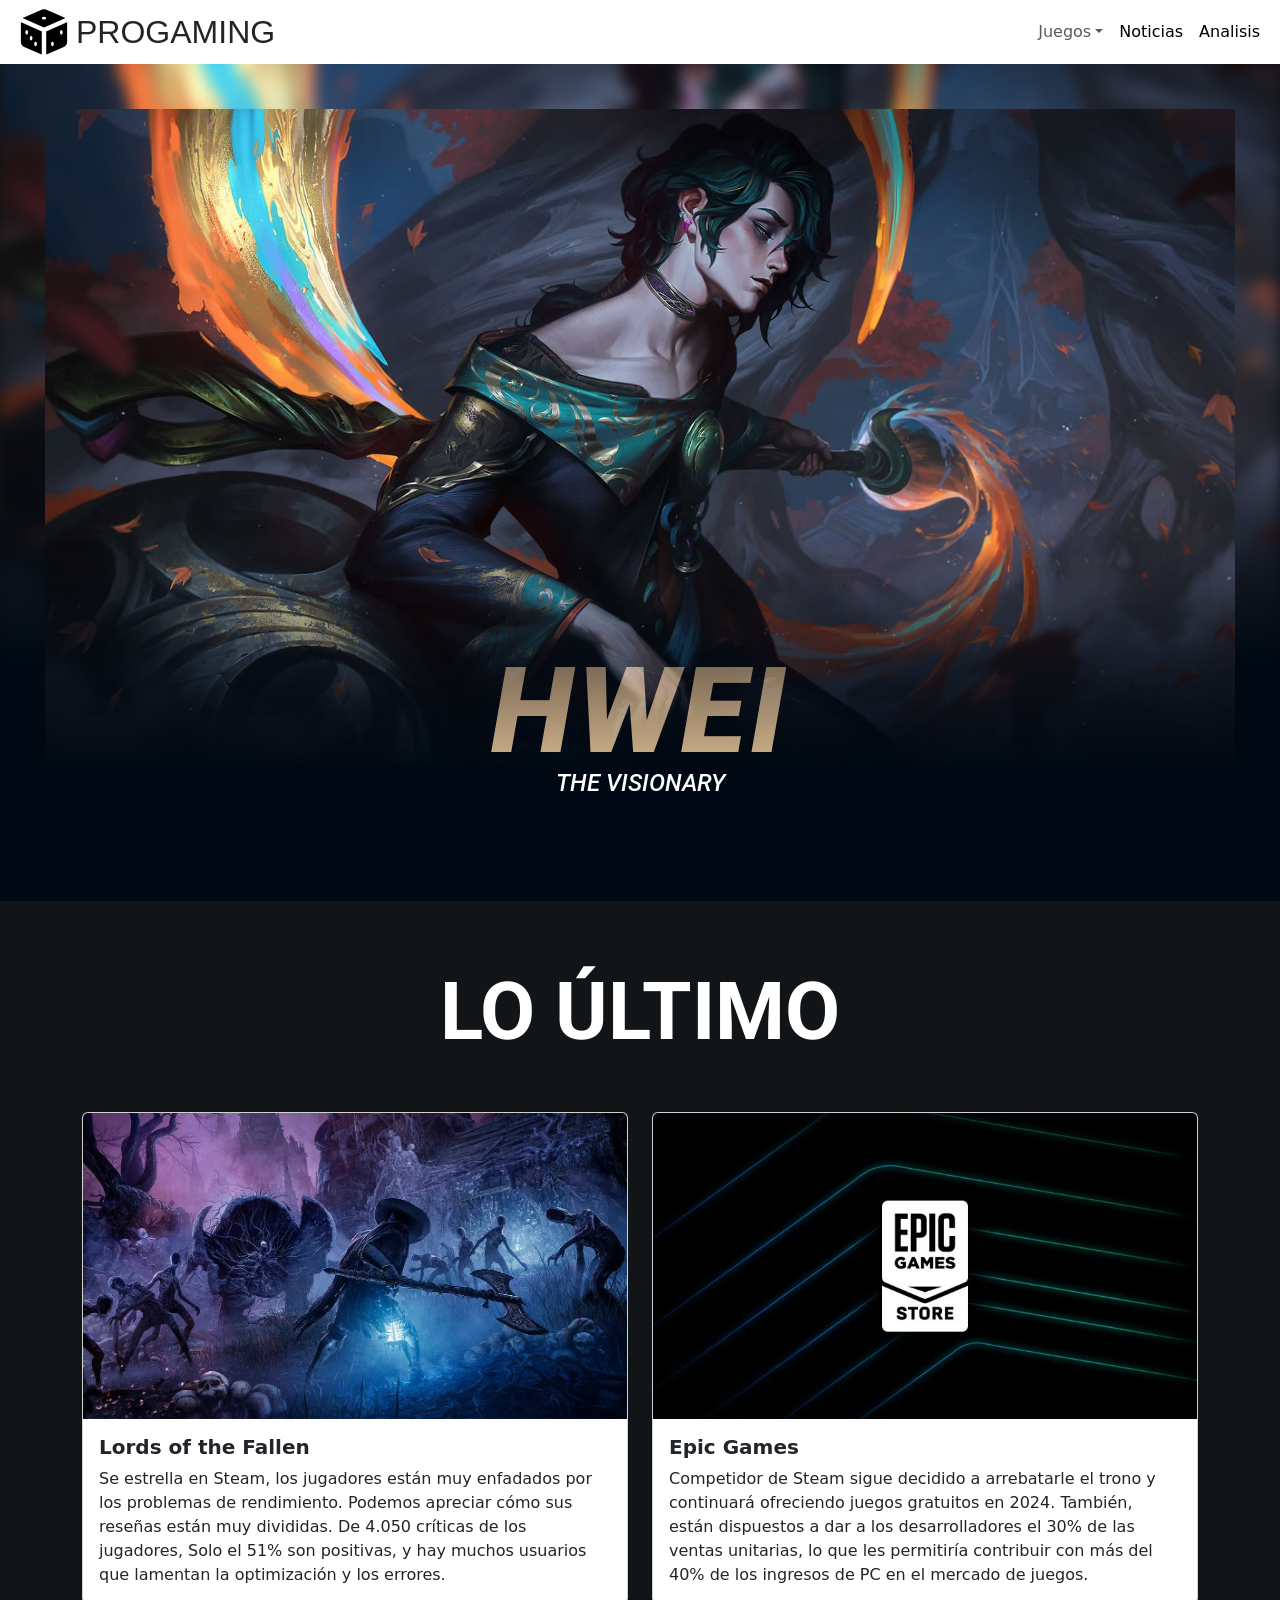
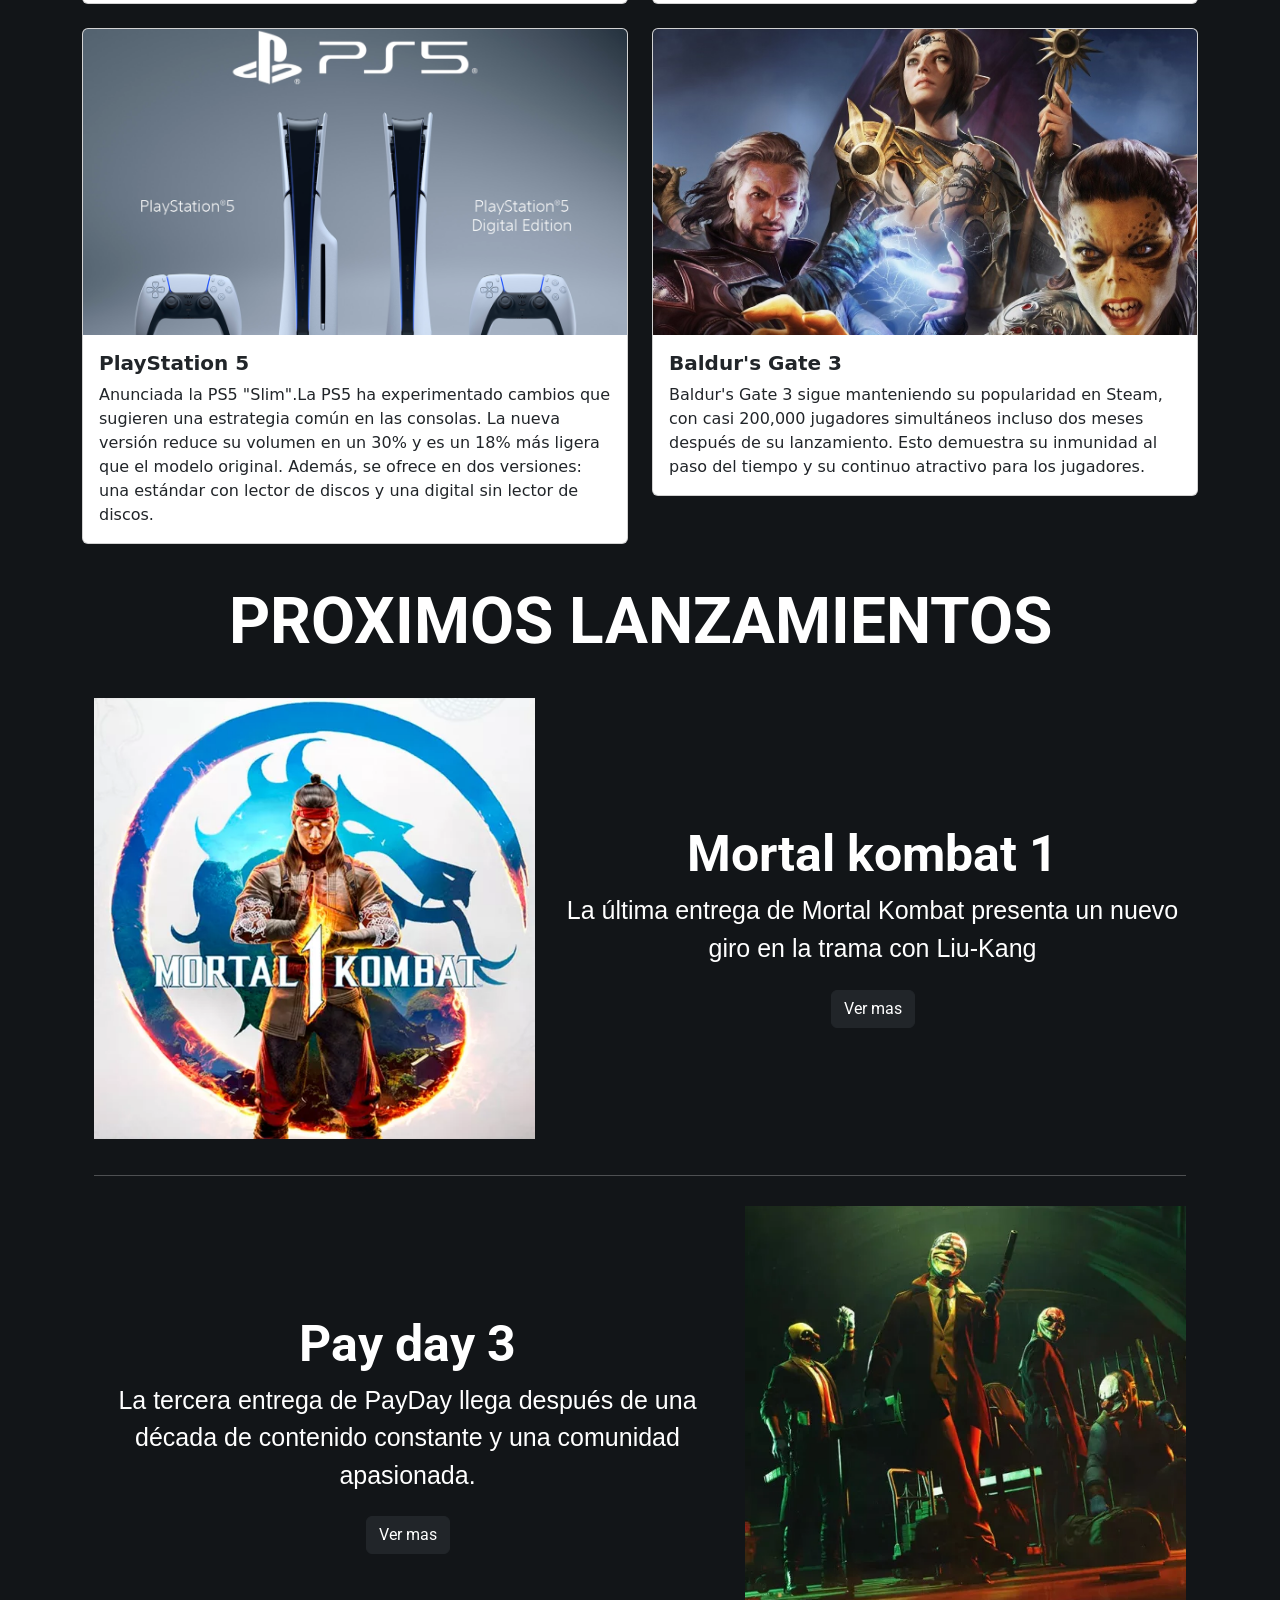
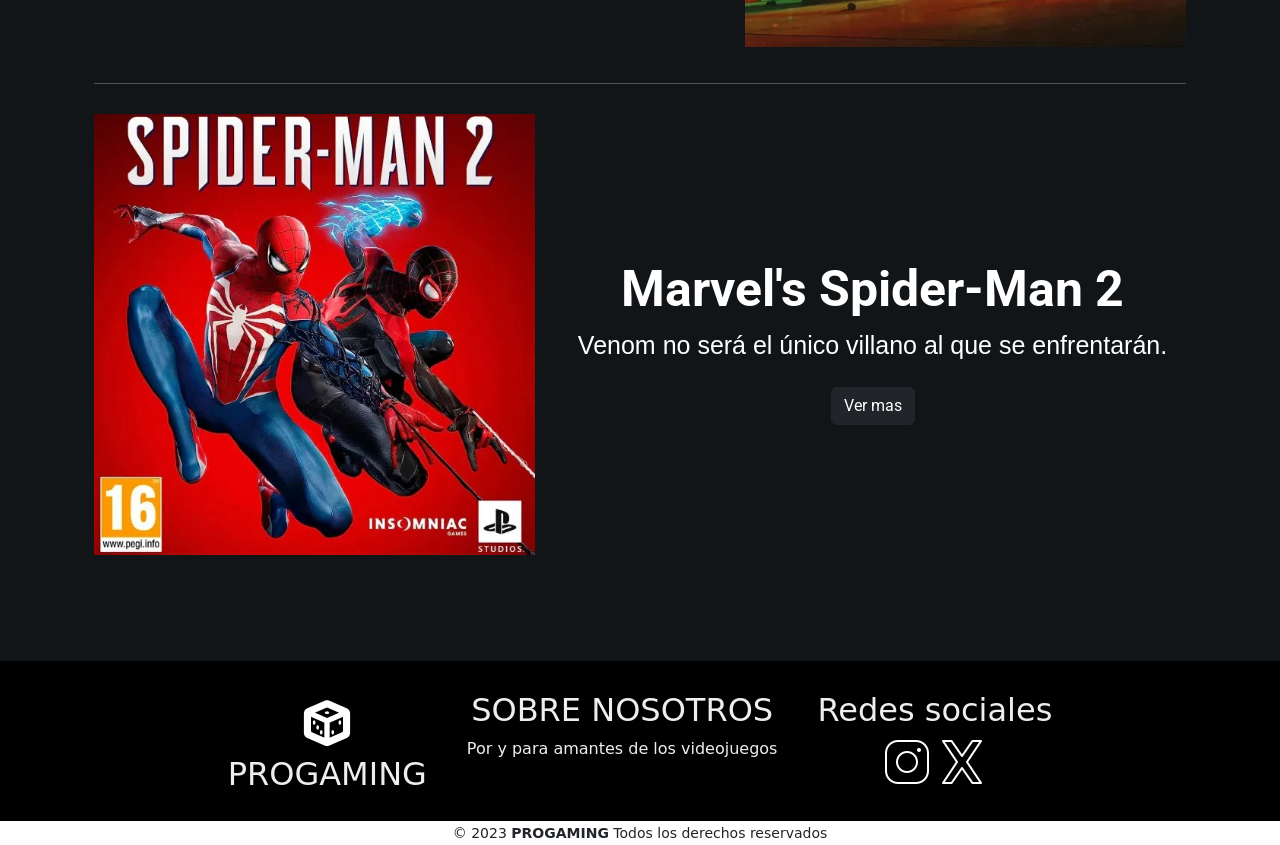
==== commit 80e34170: "correccion de errores" ====
--- a/index.html
+++ b/index.html
@@ -14,7 +14,6 @@
     <!--style css-->
     <link rel="stylesheet" href="css/style.css">
     <title>PROGAMING</title>
-    <script src="/js/main.js" defer></script>
     <meta name="description" content="Las últimas noticias, reseñas y novedades sobre videojuegos. 
         Mantente al día con todo lo relacionado con el mundo de los videojuegos.">
     <meta name="keywords" content="videojuegos, noticias de videojuegos, reseñas de videojuegos, juegos en línea">
@@ -63,12 +62,6 @@
                                     <hr class="dropdown-divider">
                                 </li>
                                 <li>
-                                    <a class="dropdown-item" href="./pages/Starfield.html">Starfield</a>
-                                </li>
-                                <li>
-                                    <hr class="dropdown-divider">
-                                </li>
-                                <li>
                                     <a class="dropdown-item" href="./pages/Streetfighter.html">Street fighter</a>
                                 </li>
                             </ul>
@@ -85,7 +78,7 @@
         </nav>
     </header>
     <main class="principal">
-        <section class="probando">
+        <section class="imgBanner">
             <div>
                 <div class="caja-1">
                     <img src="./img/hwei_splash (1).jpg" alt="">
@@ -138,7 +131,7 @@
                 <div class="col">
                     <div class="card">
                         <a href="./pages/noticias.html">
-                            <img src="./img/ps5-slim-1200_800 (1).webp" class="card-img-top" alt="PlayStation 5">
+                            <img src="./img/ps5-slim-1200_800 (1).png" class="card-img-top" alt="PlayStation 5">
                         </a>
                         <div class="card-body">
                             <h5 class="card-title"><b>PlayStation 5</b></h5>
@@ -152,7 +145,7 @@
                 </div>
                 <div class="col">
                     <div class="card">
-                        <img src="./img/Baldurs-Gate-3-Larian-studios (1).webp" class="card-img-top"
+                        <img src="./img/Baldurs-Gate-3-Larian-studios (1).jpg" class="card-img-top"
                             alt="Baldur gate 3">
                         <div class="card-body">
                             <h5 class="card-title"><b>Baldur's Gate 3</b></h5>
--- a/css/style.css
+++ b/css/style.css
@@ -14,13 +14,9 @@
   aspect-ratio: 16/9;
 }
 
-.featurette-divider {
-  color: #000000;
-}
-
 main {
   background-attachment: fixed;
-  background-color: #212529;
+  background-color: #121518;
   color: white;
   padding-bottom: 70px;
 }
@@ -35,7 +31,7 @@
   width: 100%;
   border-radius: 24px;
 }
-.principal .probando {
+.principal .imgBanner {
   position: relative;
 }
 
@@ -351,56 +347,44 @@
   font-size: 19px;
 }
 
-.analisis-street {
-  margin-bottom: 20px;
-}
-.analisis-street .analisis-img-street-banner img {
-  width: 100%;
-  padding-top: 50px;
-  padding-bottom: 71px;
-}
-.analisis-street .titulo-galeria {
-  font-family: "Roboto", sans-serif;
-  font-size: 4rem;
-  margin-bottom: 15px;
-  text-align: center;
-}
-.analisis-street .parrafo-aki {
-  padding-top: 5px;
-  padding-bottom: 65px;
-  font-size: 20px;
-}
-.analisis-street .titulo-principal-aki {
-  font-size: 4rem;
-  font-family: "Roboto", sans-serif;
-  margin-bottom: 15px;
-}
-.analisis-street .skins-aki {
-  text-align: center;
-  font-family: "Roboto", sans-serif;
-}
-.analisis-street .skins-aki .titulo-video {
-  font-size: 4rem;
-  font-family: "Roboto", sans-serif;
-  padding: 15px;
-}
-.analisis-street .skins-aki .titulo-aki {
-  font-size: 4rem;
-  padding: 15px;
-  margin-top: 20px;
-}
-.analisis-street .skins-aki .titulo-skin {
-  font-size: 2rem;
-}
-.analisis-street .skins-aki .image-zoom {
-  overflow: hidden;
-  position: relative;
-}
-.analisis-street .skins-aki .image-zoom img {
-  transition: transform 0.3s;
-}
-.analisis-street .skins-aki .image-zoom img:hover {
-  transform: scale(1.1);
+.articulo img {
+  width: 100%;
+}
+
+.container-list {
+  list-style: none;
+  padding-left: 0px;
+  gap: 2px;
+}
+
+.related-item {
+  margin-bottom: 24px;
+}
+
+.related-item a {
+  display: flex;
+}
+
+.related-item img {
+  margin-right: 5px;
+}
+
+.text-paragraph h3 {
+  font-size: 1rem;
+}
+
+/* .aside-section{
+    padding: 0px;
+} */
+.section-aside {
+  display: grid;
+  grid-template-columns: repeat(2, minmax(176px, 1fr));
+  grid-gap: 32px;
+  margin-bottom: 32px;
+}
+
+.article-aside img {
+  width: 100%;
 }
 
 .noticias .art-principal .img-position1 img {
@@ -585,7 +569,7 @@
   color: #EEEEEE;
 }
 
-@media (min-width: 320px) and (max-width: 767px) {
+@media screen and (max-width: 767px) {
   .navbar-collapse {
     justify-content: center;
   }
@@ -789,7 +773,26 @@
     height: 515px;
   }
 }
-@media (min-width: 577px) and (max-width: 1200px) {
+@media screen and (min-width: 768px) and (max-width: 1023px) {
+  .text-paragraph h3 {
+    font-size: 8px;
+  }
+  body .articulos .titulos h2 {
+    font-size: 3rem;
+    top: -73px;
+  }
+  .card-text:last-child {
+    padding: 10px;
+  }
+  body .articulos .list-aside {
+    top: -353px;
+  }
+  body .articulos .aside-info {
+    padding: 10px;
+  }
+  body .articulos .img-aside .image-cover {
+    height: 350px;
+  }
   .caja-2 .subtitulo h2 {
     font-size: 30px;
     top: -60px;
@@ -816,5 +819,10 @@
     font-size: 2rem;
   }
 }
+@media screen and (min-width: 1024px) {
+  .text-paragraph h3 {
+    font-size: 13px;
+  }
+}
 
 /*# sourceMappingURL=style.css.map */
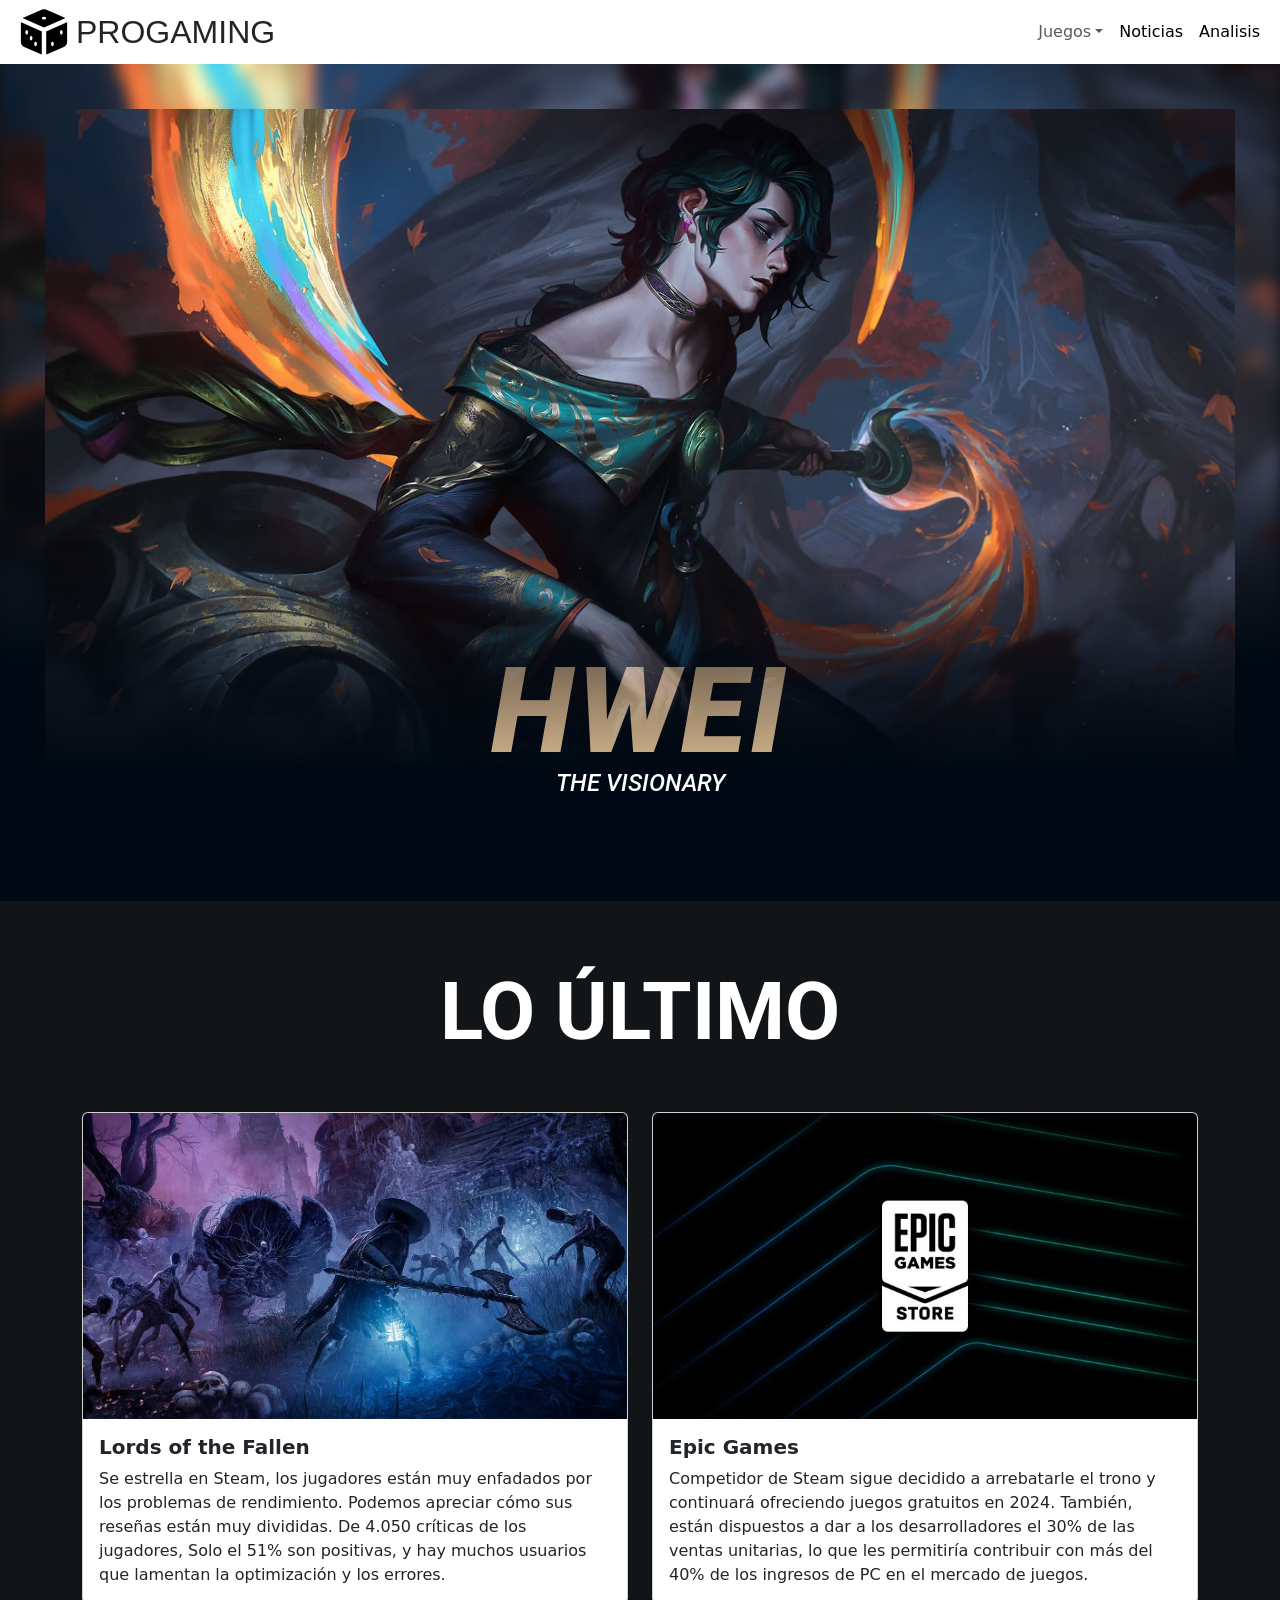
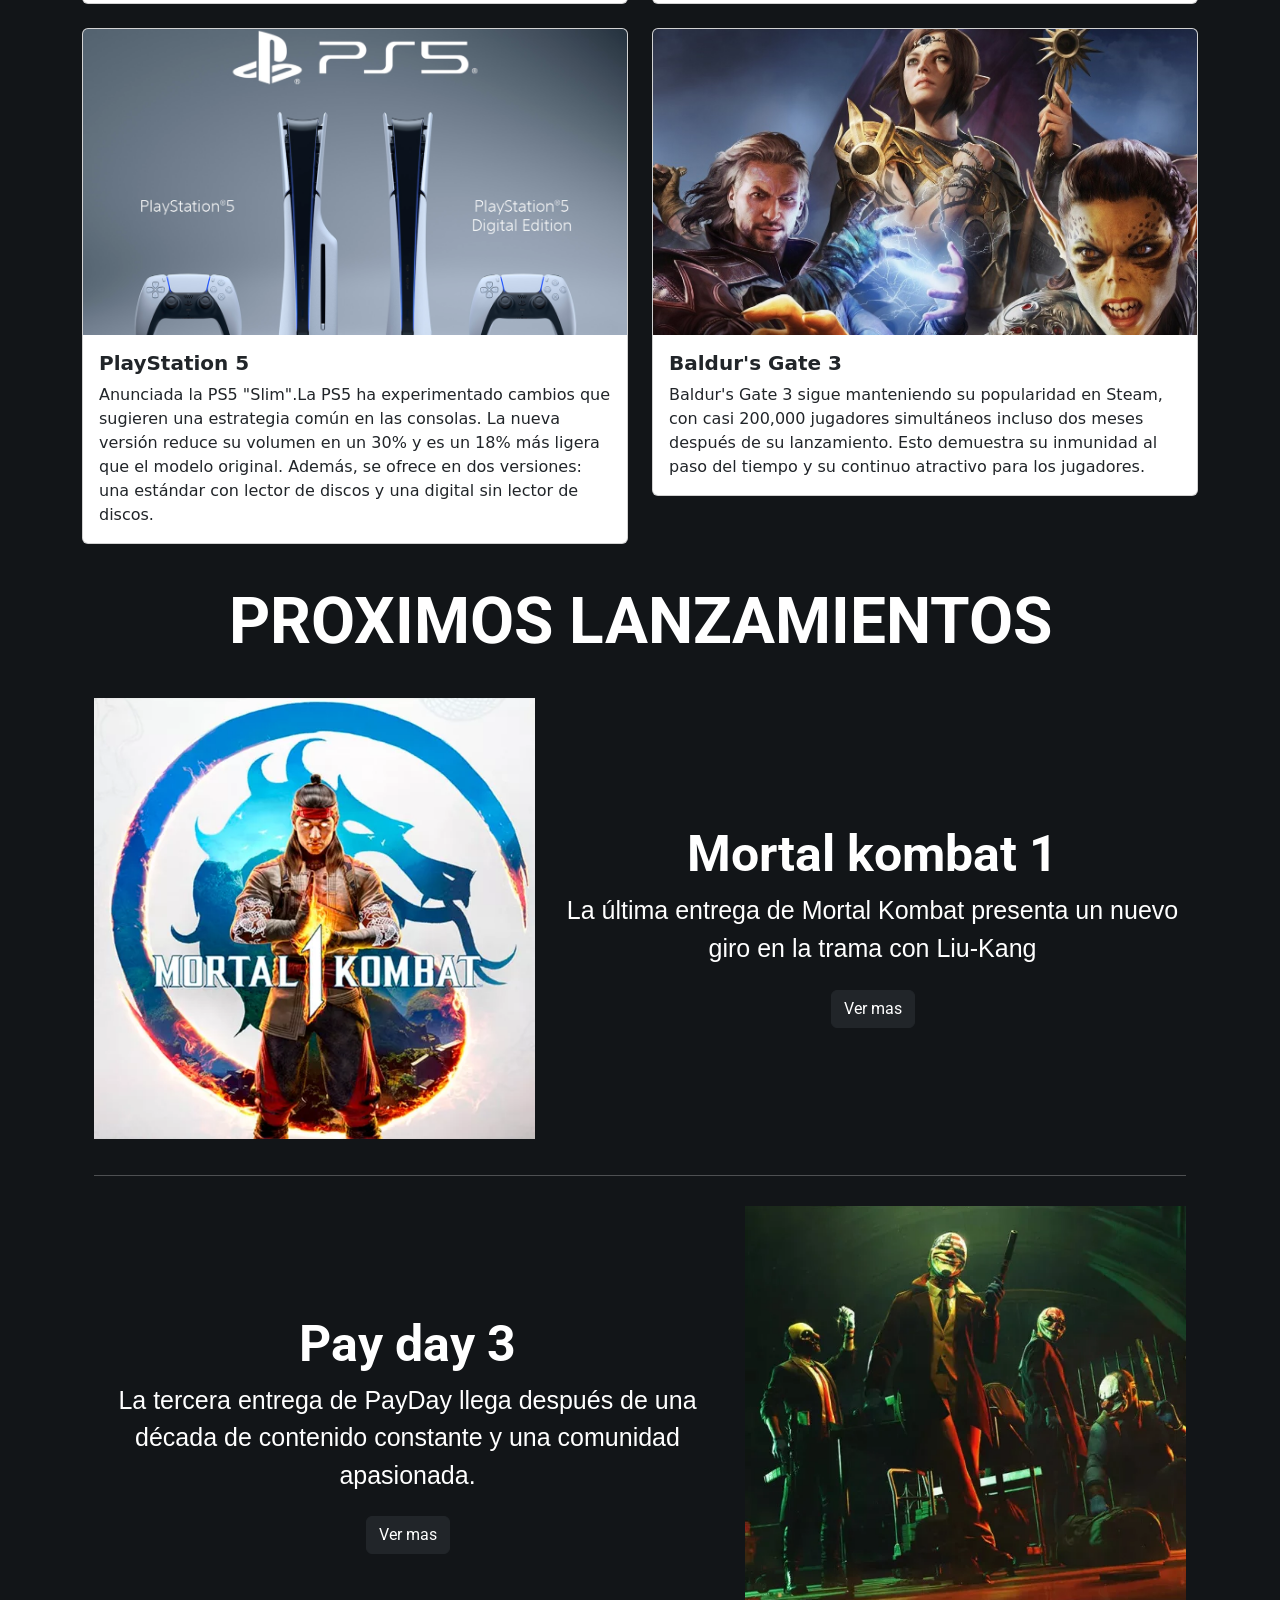
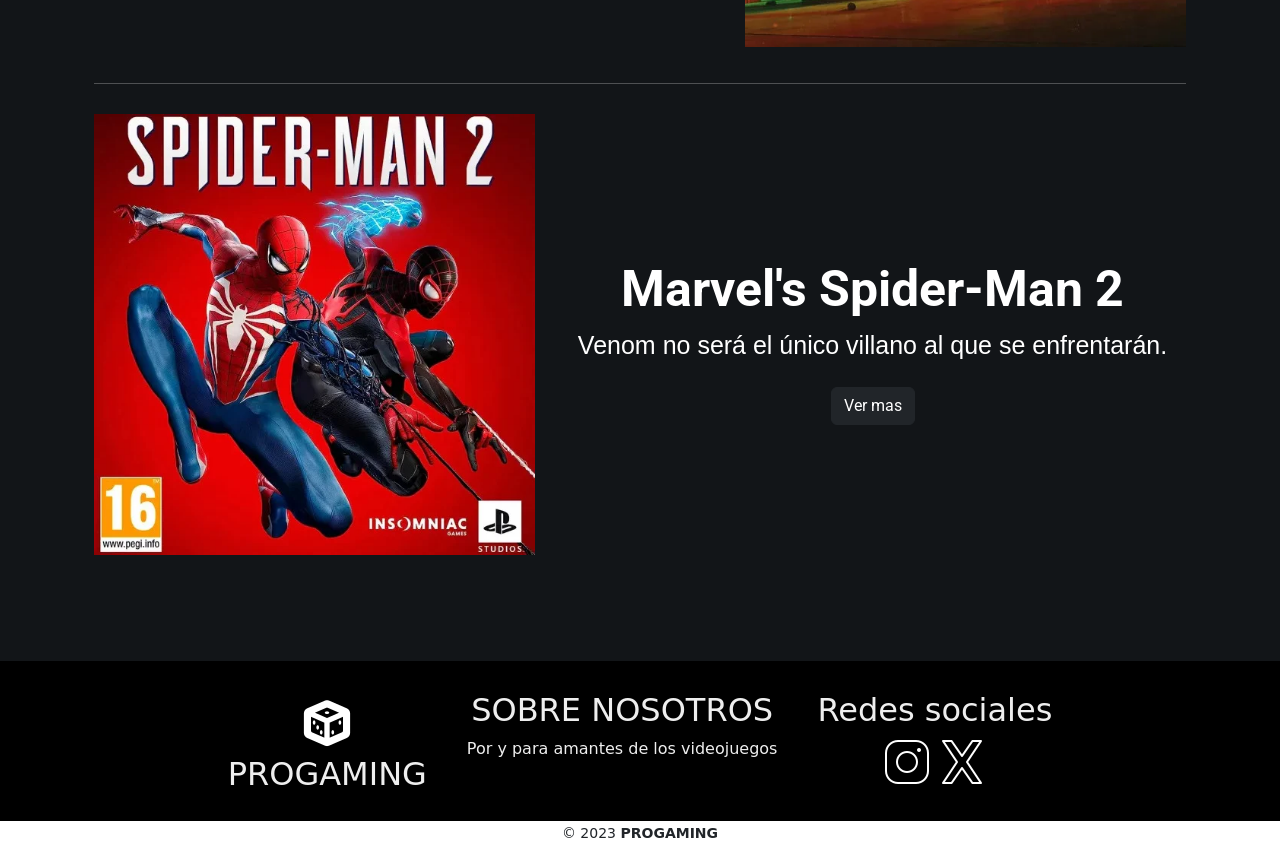
==== commit 7c0e5e85: "fixing links" ====
--- a/index.html
+++ b/index.html
@@ -243,7 +243,7 @@
             </div>
         </div>
         <div class="grup-2">
-            <small>&copy; 2023 <b>PROGAMING</b> Todos los derechos reservados</small>
+            <small>&copy; 2023 <b>PROGAMING</b></small>
         </div>
     </footer>
 </body>
--- a/css/style.css
+++ b/css/style.css
@@ -569,7 +569,7 @@
   color: #EEEEEE;
 }
 
-@media screen and (max-width: 767px) {
+@media (max-width: 767px) {
   .navbar-collapse {
     justify-content: center;
   }
@@ -773,7 +773,7 @@
     height: 515px;
   }
 }
-@media screen and (min-width: 768px) and (max-width: 1023px) {
+@media (min-width: 768px) and (max-width: 1023px) {
   .text-paragraph h3 {
     font-size: 8px;
   }
@@ -818,11 +818,32 @@
     max-width: 100%;
     font-size: 2rem;
   }
-}
-@media screen and (min-width: 1024px) {
+  .noticias .art-principal .img-position1 img {
+    height: 560px;
+  }
+  .noticias .titulo-van {
+    font-size: 12px;
+  }
+  .noticias .titulo-van h1 {
+    font-size: 36px;
+  }
+}
+@media (min-width: 1024px) {
   .text-paragraph h3 {
     font-size: 13px;
   }
+  /* .noticias .art-principal .img-position1 img{
+      height: 560px;
+  }
+  .noticias .titulo-van{
+      font-size: 12px;
+  }
+  .noticias .titulo-van h1{
+      font-size: 36px;
+  }
+  .noticias .prueba-vanner{
+      margin-top: 34px;
+  } */
 }
 
 /*# sourceMappingURL=style.css.map */
